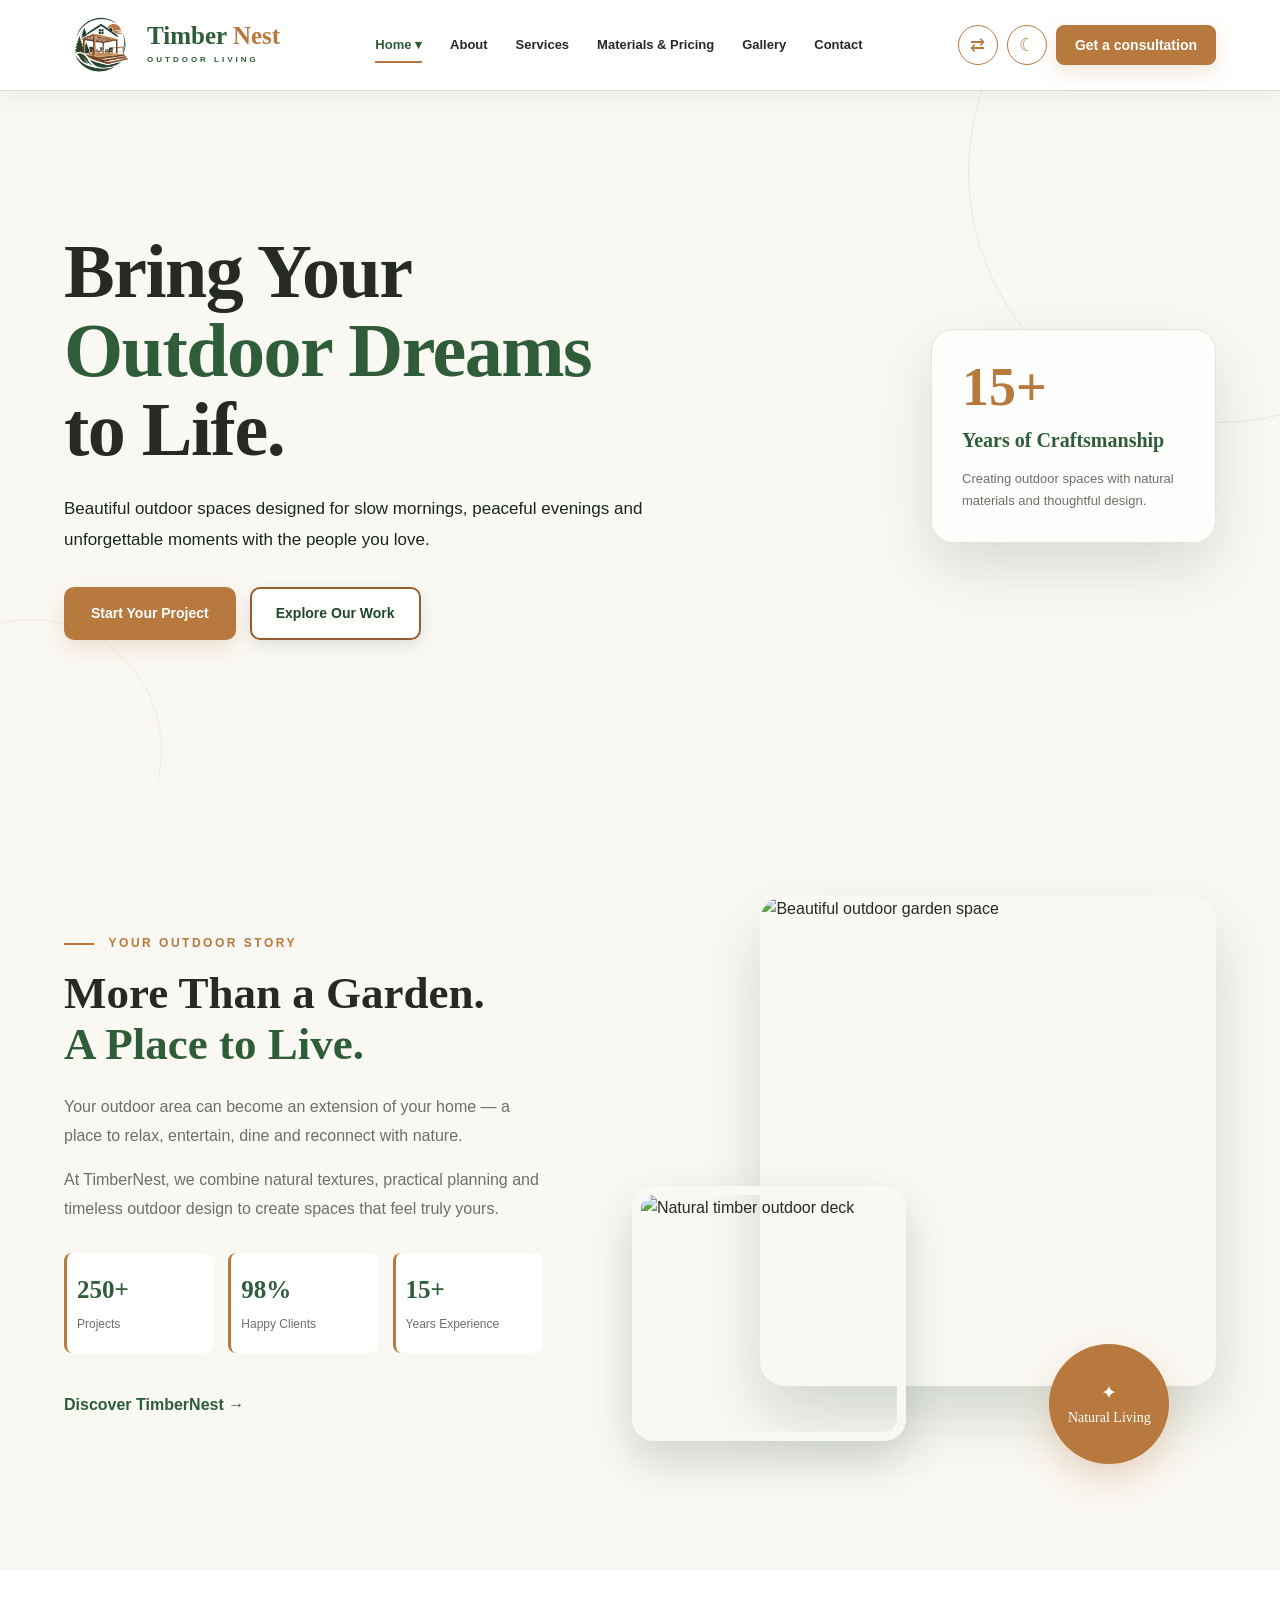
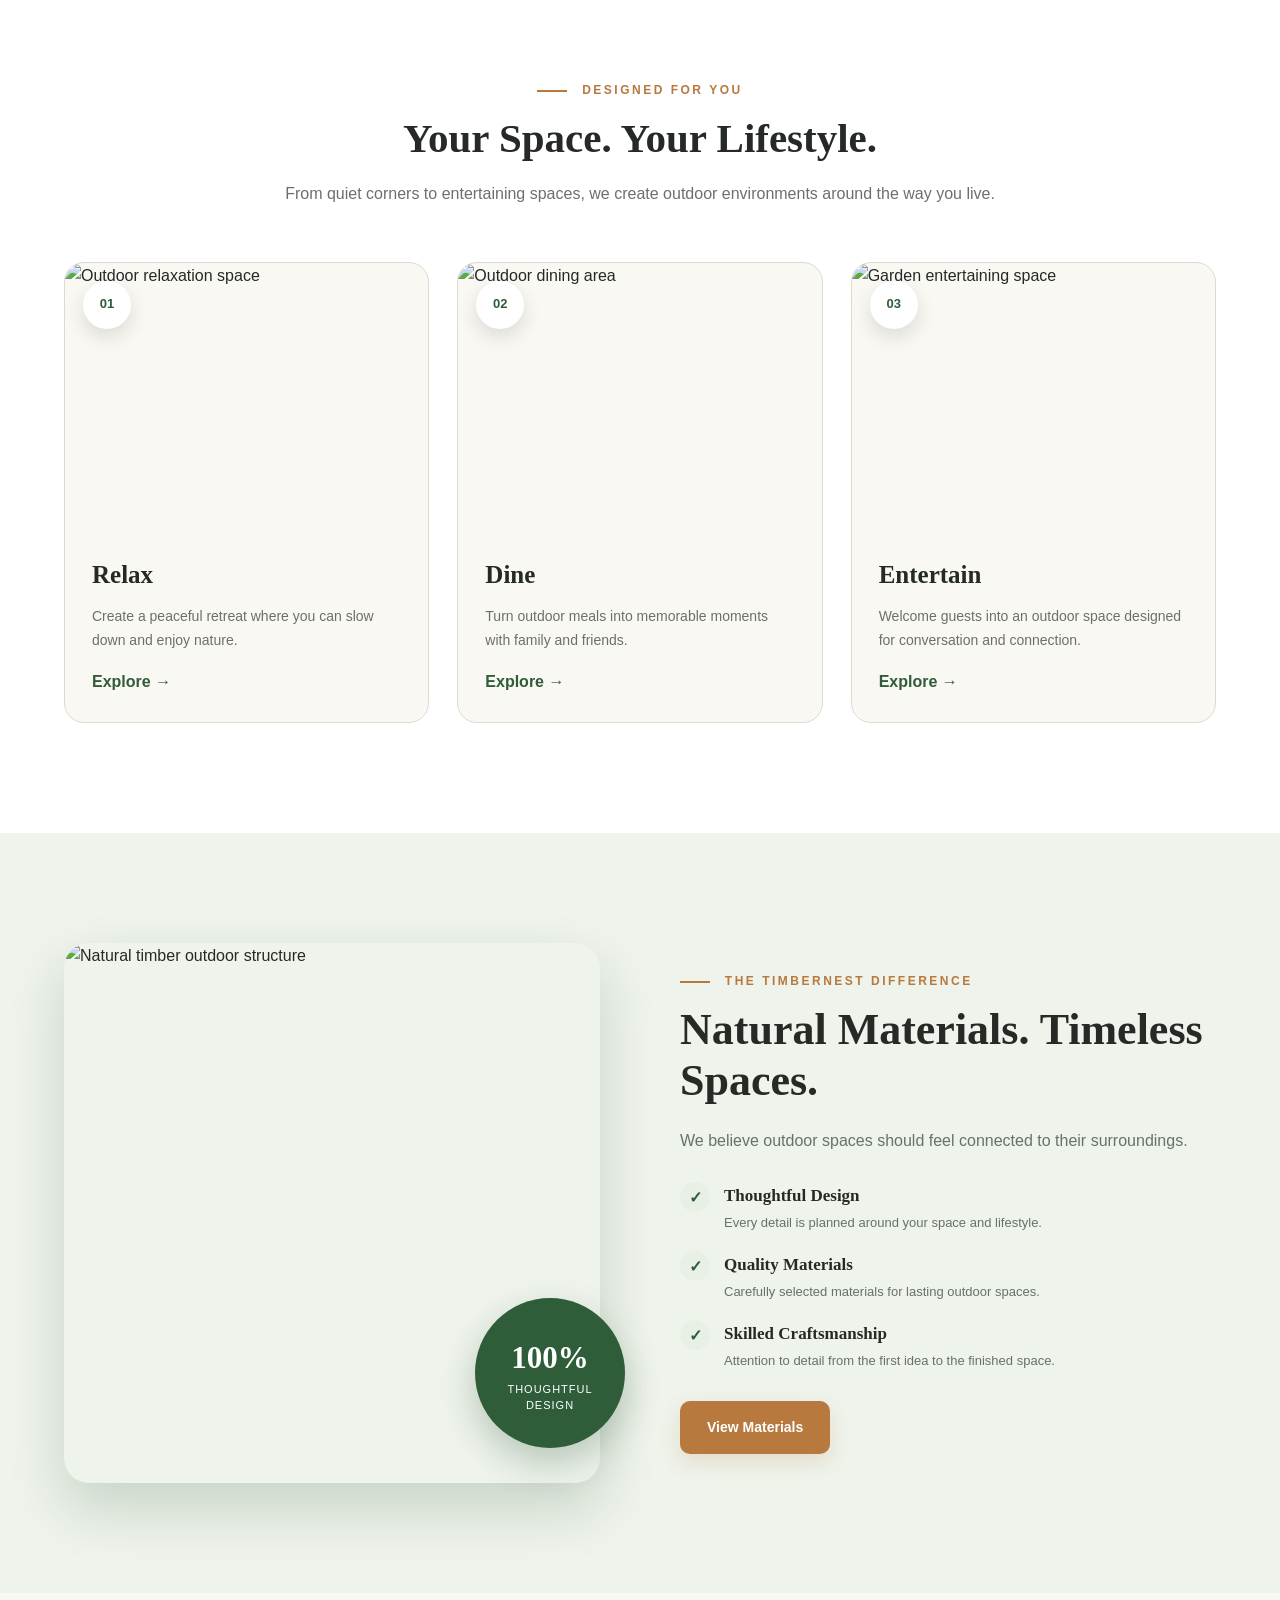
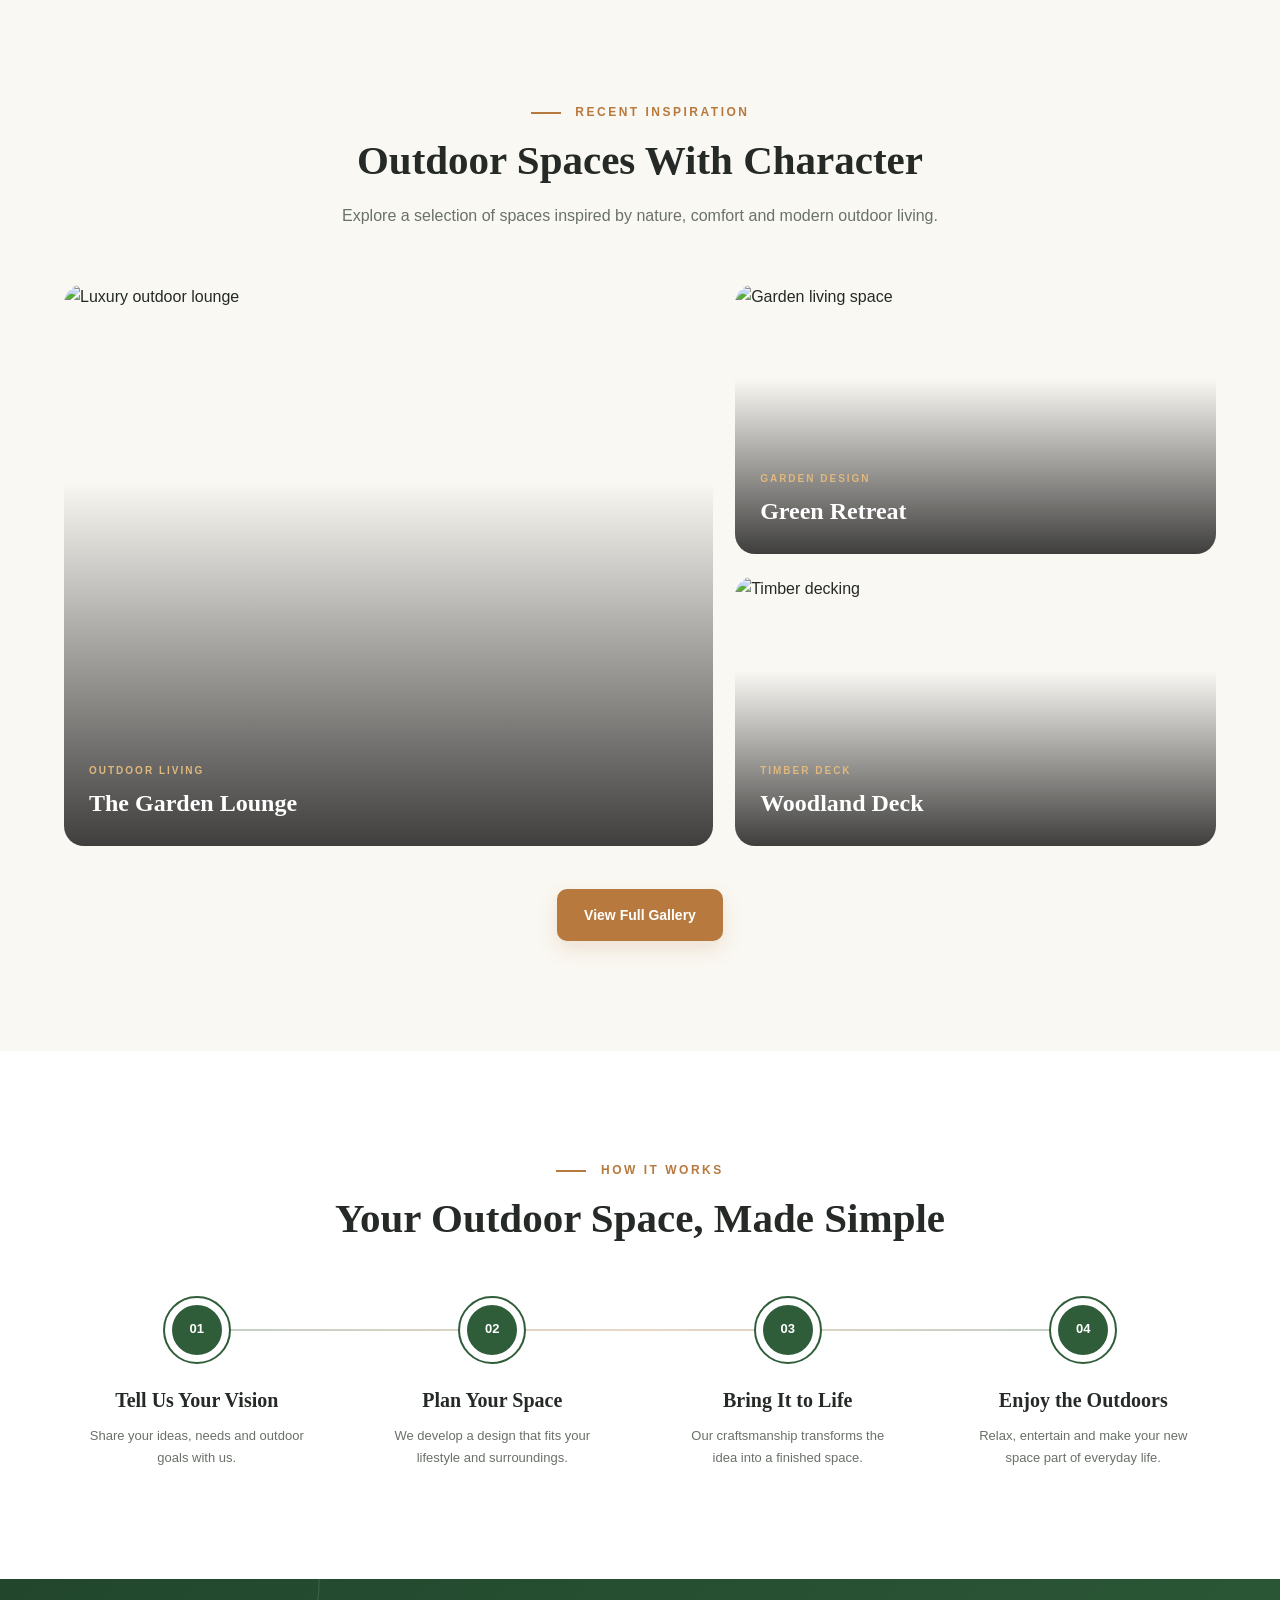
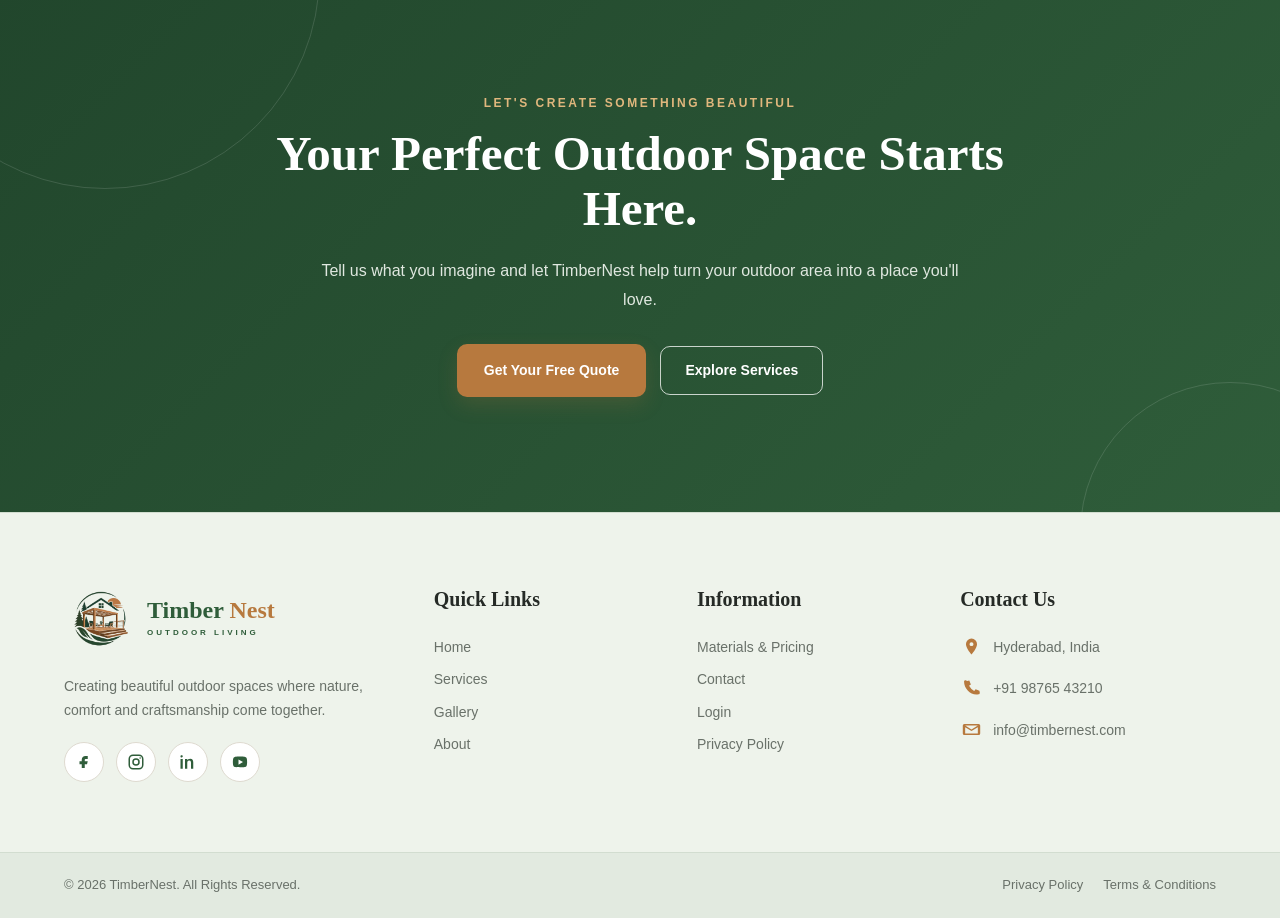
==== home2.html @ 49c71697 "Add files via upload" ====
<!DOCTYPE html>
<html lang="en" dir="ltr">

<head>

    <meta charset="UTF-8">

    <meta name="viewport"
          content="width=device-width, initial-scale=1.0">

    <title>TimberNest | Outdoor Living - Home 2</title>

    <link rel="icon"
          type="image/png"
          href="favicon.png">

    <link rel="stylesheet"
          href="style.css">

    <link rel="stylesheet"
          href="home2.css">

</head>


<body>


<!-- =====================================================
     HEADER
===================================================== -->

<header class="site-header">

    <div class="site-container header-container">


        <!-- LOGO -->

        <a href="index.html" class="brand">

            <img src="logo.png"
                 alt="TimberNest Logo">

            <div class="brand-text">

                <div class="brand-name">

                    <span class="timber">Timber</span>
                    <span class="nest">Nest</span>

                </div>

                <div class="brand-tagline">
                    OUTDOOR LIVING
                </div>

            </div>

        </a>


        <!-- NAVIGATION -->

        <nav class="main-nav">

            <div class="home-dropdown">

                <a href="index.html" class="active">
                    Home ▾
                </a>

                <div class="home-dropdown-menu">

                    <a href="index.html">
                        Home 1
                    </a>

                    <a href="home2.html">
                        Home 2
                    </a>

                </div>

            </div>


            <a href="About.html">
                About
            </a>


            <a href="services.html">
                Services
            </a>


            <a href="materials.html">
                Materials & Pricing
            </a>


            <a href="gallery.html">
                Gallery
            </a>


            <a href="contact.html">
                Contact
            </a>

        </nav>


        <!-- HEADER ACTIONS -->

        <div class="header-actions">

            <button id="rtlBtn"
                    class="rtl-btn"
                    type="button"
                    title="Toggle RTL">

                ⇄

            </button>


            <button id="themeBtn"
                    class="icon-btn"
                    type="button"
                    title="Toggle Dark Mode">

                ☾

            </button>


            <a href="consultation.html"
               class="consultation-btn">

                Get a consultation

            </a>


            <button class="mobile-menu-btn"
                    id="mobileMenuBtn"
                    type="button"
                    aria-label="Open Menu"
                    aria-expanded="false">

                ☰

            </button>

        </div>

    </div>

</header>



<!-- =====================================================
     HOME 2 HERO
===================================================== -->

<section class="home2-hero">

    <div class="home2-hero-overlay"></div>

    <div class="site-container home2-hero-container">


        <div class="home2-hero-content">

            <h1>
                Bring Your
                <span>Outdoor Dreams</span>
                to Life.
            </h1>


            <p>
                Beautiful outdoor spaces designed for
                slow mornings, peaceful evenings and
                unforgettable moments with the people
                you love.
            </p>


            <div class="home2-hero-buttons">

                <a href="contact.html"
                   class="cta-primary">

                    Start Your Project

                </a>


                <a href="gallery.html"
                   class="hero-outline-btn">

                    Explore Our Work

                </a>

            </div>

        </div>


        <div class="home2-hero-card">

            <div class="home2-hero-card-number">
                15+
            </div>

            <div class="home2-hero-card-title">
                Years of Craftsmanship
            </div>

            <p>
                Creating outdoor spaces with
                natural materials and thoughtful design.
            </p>

        </div>

    </div>

</section>



<!-- =====================================================
     INTRODUCTION
===================================================== -->

<section class="home2-intro">

    <div class="site-container home2-intro-grid">


        <div class="home2-intro-content">

            <div class="section-label">
                YOUR OUTDOOR STORY
            </div>


            <h2>
                More Than a Garden.
                <span>A Place to Live.</span>
            </h2>


            <p>
                Your outdoor area can become an extension
                of your home — a place to relax, entertain,
                dine and reconnect with nature.
            </p>


            <p>
                At TimberNest, we combine natural textures,
                practical planning and timeless outdoor
                design to create spaces that feel truly yours.
            </p>


            <div class="home2-stat-row">

                <div class="home2-stat">

                    <strong>250+</strong>

                    <span>
                        Projects
                    </span>

                </div>


                <div class="home2-stat">

                    <strong>98%</strong>

                    <span>
                        Happy Clients
                    </span>

                </div>


                <div class="home2-stat">

                    <strong>15+</strong>

                    <span>
                        Years Experience
                    </span>

                </div>

            </div>


            <a href="about.html"
               class="text-link">

                Discover TimberNest →

            </a>

        </div>


        <div class="home2-intro-images">

            <div class="home2-main-image">

                <img src="https://images.unsplash.com/photo-1600210492486-724fe5c67fb0?auto=format&fit=crop&w=1000&q=80"
                     alt="Beautiful outdoor garden space">

            </div>


            <div class="home2-small-image">

                <img src="https://images.unsplash.com/photo-1598902108854-10e335adac99?auto=format&fit=crop&w=700&q=80"
                     alt="Natural timber outdoor deck">

            </div>


            <div class="home2-image-badge">

                <span>✦</span>

                Natural
                Living

            </div>

        </div>

    </div>

</section>



<!-- =====================================================
     EXPERIENCE CARDS
===================================================== -->

<section class="home2-experience">

    <div class="site-container">


        <div class="section-heading">

            <div class="section-label">
                DESIGNED FOR YOU
            </div>


            <h2>
                Your Space.
                Your Lifestyle.
            </h2>


            <p>
                From quiet corners to entertaining spaces,
                we create outdoor environments around
                the way you live.
            </p>

        </div>


        <div class="home2-experience-grid">


            <div class="home2-experience-card">

                <div class="home2-card-image">

                    <img src="https://media.istockphoto.com/id/181132871/photo/deck-and-pergola.webp?a=1&b=1&s=612x612&w=0&k=20&c=Vi6BlMTkXCaW49R2S-ULtDOnNf-vEHu5mCUIz-zjb1Q="
                         alt="Outdoor relaxation space">

                    <span class="home2-card-number">
                        01
                    </span>

                </div>


                <div class="home2-card-content">

                    <h3>
                        Relax
                    </h3>

                    <p>
                        Create a peaceful retreat where
                        you can slow down and enjoy nature.
                    </p>

                    <a href="services.html"
                       class="text-link">

                        Explore →

                    </a>

                </div>

            </div>



            <div class="home2-experience-card">

                <div class="home2-card-image">

                    <img src="https://plus.unsplash.com/premium_photo-1733514433477-efaba0aea573?w=600&auto=format&fit=crop&q=60&ixlib=rb-4.1.0&ixid=M3wxMjA3fDB8MHxzZWFyY2h8MXx8b3V0ZG9vciUyMGRlY2slMjBkaW5lfGVufDB8fDB8fHww"
                         alt="Outdoor dining area">

                    <span class="home2-card-number">
                        02
                    </span>

                </div>


                <div class="home2-card-content">

                    <h3>
                        Dine
                    </h3>

                    <p>
                        Turn outdoor meals into memorable
                        moments with family and friends.
                    </p>

                    <a href="services.html"
                       class="text-link">

                        Explore →

                    </a>

                </div>

            </div>



            <div class="home2-experience-card">

                <div class="home2-card-image">

                    <img src="https://media.istockphoto.com/id/2189091098/photo/modern-contemporary-loft-style-house-with-green-lawn-3d-render.webp?a=1&b=1&s=612x612&w=0&k=20&c=V6RrvnjG72cjIofoYkFwEprRsb4Cuj9TwbTuSszgSLI="
                         alt="Garden entertaining space">

                    <span class="home2-card-number">
                        03
                    </span>

                </div>


                <div class="home2-card-content">

                    <h3>
                        Entertain
                    </h3>

                    <p>
                        Welcome guests into an outdoor space
                        designed for conversation and connection.
                    </p>

                    <a href="services.html"
                       class="text-link">

                        Explore →

                    </a>

                </div>

            </div>

        </div>

    </div>

</section>



<!-- =====================================================
     FEATURE SECTION
===================================================== -->

<section class="home2-feature">

    <div class="site-container home2-feature-grid">


        <div class="home2-feature-image">

            <img src="https://images.unsplash.com/photo-1600210492090-a159ffa3aeaf?w=600&auto=format&fit=crop&q=60&ixlib=rb-4.1.0&ixid=M3wxMjA3fDB8MHxzZWFyY2h8OHx8b3V0ZG9vciUyMGxpdmluZ3xlbnwwfHwwfHx8MA%3D%3D"
                 alt="Natural timber outdoor structure">

            <div class="home2-feature-badge">

                <strong>100%</strong>

                <span>
                    Thoughtful
                    Design
                </span>

            </div>

        </div>


        <div class="home2-feature-content">

            <div class="section-label">
                THE TIMBERNEST DIFFERENCE
            </div>


            <h2>
                Natural Materials.
                Timeless Spaces.
            </h2>


            <p>
                We believe outdoor spaces should feel
                connected to their surroundings.
            </p>


            <div class="home2-check-list">

                <div class="home2-check">

                    <span>✓</span>

                    <div>

                        <strong>
                            Thoughtful Design
                        </strong>

                        <p>
                            Every detail is planned around
                            your space and lifestyle.
                        </p>

                    </div>

                </div>


                <div class="home2-check">

                    <span>✓</span>

                    <div>

                        <strong>
                            Quality Materials
                        </strong>

                        <p>
                            Carefully selected materials
                            for lasting outdoor spaces.
                        </p>

                    </div>

                </div>


                <div class="home2-check">

                    <span>✓</span>

                    <div>

                        <strong>
                            Skilled Craftsmanship
                        </strong>

                        <p>
                            Attention to detail from the
                            first idea to the finished space.
                        </p>

                    </div>

                </div>

            </div>


            <a href="materials.html"
               class="cta-primary">

                View Materials

            </a>

        </div>

    </div>

</section>



<!-- =====================================================
     PROJECT SHOWCASE
===================================================== -->

<section class="home2-projects">

    <div class="site-container">


        <div class="section-heading">

            <div class="section-label">
                RECENT INSPIRATION
            </div>


            <h2>
                Outdoor Spaces
                With Character
            </h2>


            <p>
                Explore a selection of spaces inspired by
                nature, comfort and modern outdoor living.
            </p>

        </div>


        <div class="home2-project-grid">


            <!-- PROJECT 1 -->

            <div class="home2-project large">

                <img src="https://images.unsplash.com/photo-1600607687939-ce8a6c25118c?auto=format&fit=crop&w=1200&q=85"
                     alt="Luxury outdoor lounge">

                <div class="home2-project-overlay">

                    <span>
                        OUTDOOR LIVING
                    </span>

                    <h3>
                        The Garden Lounge
                    </h3>

                </div>

            </div>


            <!-- PROJECT 2 -->

            <div class="home2-project">

                <img src="https://images.unsplash.com/photo-1629079448105-35ab3e5152d4?w=600&auto=format&fit=crop&q=60&ixlib=rb-4.1.0&ixid=M3wxMjA3fDB8MHxzZWFyY2h8M3x8b3V0ZG9vciUyMGRlY2slMjBlbnRlcnRhaW58ZW58MHx8MHx8fDA%3D"
                     alt="Garden living space">

                <div class="home2-project-overlay">

                    <span>
                        GARDEN DESIGN
                    </span>

                    <h3>
                        Green Retreat
                    </h3>

                </div>

            </div>


            <!-- PROJECT 3 -->

            <div class="home2-project">

                <img src="https://media.istockphoto.com/id/1406170042/photo/rocking-chair-on-the-pavement-under-the-trees-in-the-square-wooden-deck-chairs-made-of.webp?a=1&b=1&s=612x612&w=0&k=20&c=-OS7Tl1pC9XCoOHQvzXHo3FS0wdooODVdBQD4RWW2yY="
                     alt="Timber decking">

                <div class="home2-project-overlay">

                    <span>
                        TIMBER DECK
                    </span>

                    <h3>
                        Woodland Deck
                    </h3>

                </div>

            </div>

        </div>


        <div class="center-button">

            <a href="gallery.html"
               class="cta-primary">

                View Full Gallery

            </a>

        </div>

    </div>

</section>



<!-- =====================================================
     PROCESS
===================================================== -->

<section class="home2-process">

    <div class="site-container">


        <div class="section-heading">

            <div class="section-label">
                HOW IT WORKS
            </div>


            <h2>
                Your Outdoor Space,
                Made Simple
            </h2>

        </div>


        <div class="home2-process-line">


            <div class="home2-process-item">

                <div class="home2-process-circle">
                    01
                </div>

                <h3>
                    Tell Us Your Vision
                </h3>

                <p>
                    Share your ideas, needs and
                    outdoor goals with us.
                </p>

            </div>


            <div class="home2-process-item">

                <div class="home2-process-circle">
                    02
                </div>

                <h3>
                    Plan Your Space
                </h3>

                <p>
                    We develop a design that fits
                    your lifestyle and surroundings.
                </p>

            </div>


            <div class="home2-process-item">

                <div class="home2-process-circle">
                    03
                </div>

                <h3>
                    Bring It to Life
                </h3>

                <p>
                    Our craftsmanship transforms
                    the idea into a finished space.
                </p>

            </div>


            <div class="home2-process-item">

                <div class="home2-process-circle">
                    04
                </div>

                <h3>
                    Enjoy the Outdoors
                </h3>

                <p>
                    Relax, entertain and make
                    your new space part of everyday life.
                </p>

            </div>

        </div>

    </div>

</section>



<!-- =====================================================
     FINAL CTA
===================================================== -->

<section class="home2-final-cta">

    <div class="home2-cta-decoration home2-cta-decoration-one"></div>

    <div class="home2-cta-decoration home2-cta-decoration-two"></div>


    <div class="site-container home2-cta-container">

        <div class="home2-cta-content">

            <div class="cta-label">
                LET'S CREATE SOMETHING BEAUTIFUL
            </div>


            <h2>
                Your Perfect Outdoor
                Space Starts Here.
            </h2>


            <p>
                Tell us what you imagine and let
                TimberNest help turn your outdoor area
                into a place you'll love.
            </p>


            <div class="cta-buttons">

                <a href="contact.html"
                   class="cta-primary">

                    Get Your Free Quote

                </a>


                <a href="services.html"
                   class="cta-secondary">

                    Explore Services

                </a>

            </div>

        </div>

    </div>

</section>



<!-- =====================================================
     FOOTER
===================================================== -->

<footer class="site-footer">

    <div class="site-container footer-container">


        <!-- FOOTER BRAND -->

        <div class="footer-brand">

            <a href="index.html"
               class="footer-logo">

                <img src="logo.png"
                     alt="TimberNest Logo">


                <div class="footer-logo-text">

                    <div class="footer-brand-name">

                        <span class="timber">
                            Timber
                        </span>

                        <span class="nest">
                            Nest
                        </span>

                    </div>


                    <div class="footer-tagline">
                        OUTDOOR LIVING
                    </div>

                </div>

            </a>


            <p class="footer-description">

                Creating beautiful outdoor spaces where
                nature, comfort and craftsmanship come together.

            </p>


            <!-- SOCIAL ICONS -->

            <div class="social-links">

                <a href="#"
                   class="social-icon"
                   title="Facebook"
                   aria-label="Facebook">

                    <svg viewBox="0 0 24 24"
                         aria-hidden="true">

                        <path d="M14 8h3V4h-3c-3 0-5 2-5 5v2H6v4h3v5h4v-5h3l1-4h-4V9c0-.7.3-1 1-1z"></path>

                    </svg>

                </a>


                <a href="#"
                   class="social-icon"
                   title="Instagram"
                   aria-label="Instagram">

                    <svg viewBox="0 0 24 24"
                         aria-hidden="true">

                        <rect x="3" y="3"
                              width="18"
                              height="18"
                              rx="5"
                              fill="none"
                              stroke="currentColor"
                              stroke-width="2"></rect>

                        <circle cx="12"
                                cy="12"
                                r="4"
                                fill="none"
                                stroke="currentColor"
                                stroke-width="2"></circle>

                        <circle cx="17.5"
                                cy="6.5"
                                r="1"
                                fill="currentColor"></circle>

                    </svg>

                </a>


                <a href="#"
                   class="social-icon"
                   title="LinkedIn"
                   aria-label="LinkedIn">

                    <svg viewBox="0 0 24 24"
                         aria-hidden="true">

                        <path d="M5 8H2V21H5V8zM3.5 3C2.4 3 2 3.8 2 4.6S2.4 6 3.5 6 5 5.2 5 4.4 4.6 3 3.5 3zM8 8h3v1.8h.1C11.5 8.7 12.7 7.5 15 7.5c3 0 4 2 4 5.2V21h-3v-7.3c0-1.7 0-3.8-2.3-3.8-2.3 0-2.7 1.8-2.7 3.7V21H8V8z"></path>

                    </svg>

                </a>


                <a href="#"
                   class="social-icon"
                   title="YouTube"
                   aria-label="YouTube">

                    <svg viewBox="0 0 24 24"
                         aria-hidden="true">

                        <path d="M21 7.2a2.8 2.8 0 0 0-2-2C17.3 4.7 12 4.7 12 4.7s-5.3 0-7 .5a2.8 2.8 0 0 0-2 2C2.5 8.9 2.5 12 2.5 12s0 3.1.5 4.8a2.8 2.8 0 0 0 2 2c1.7.5 7 .5 7 .5s5.3 0 7-.5a2.8 2.8 0 0 0 2-2c.5-1.7.5-4.8.5-4.8s0-3.1-.5-4.8zM10 15.5v-7l6 3.5-6 3.5z"></path>

                    </svg>

                </a>

            </div>

        </div>



        <!-- QUICK LINKS -->

        <div class="footer-column">

            <h3>
                Quick Links
            </h3>

            <a href="index.html">
                Home
            </a>

            <a href="services.html">
                Services
            </a>

            <a href="gallery.html">
                Gallery
            </a>

            <a href="about.html">
                About
            </a>

        </div>



        <!-- INFORMATION -->

        <div class="footer-column">

            <h3>
                Information
            </h3>

            <a href="materials.html">
                Materials &amp; Pricing
            </a>

            <a href="contact.html">
                Contact
            </a>

            <a href="login.html">
                Login
            </a>

            <a href="#">
                Privacy Policy
            </a>

        </div>



        <!-- CONTACT -->

        <div class="footer-contact">

            <h3>
                Contact Us
            </h3>


            <div class="contact-item">

                <span class="contact-icon">

                    <svg viewBox="0 0 24 24"
                         aria-hidden="true">

                        <path d="M12 2a7 7 0 0 0-7 7c0 5.2 7 13 7 13s7-7.8 7-13a7 7 0 0 0-7-7zm0 9.5a2.5 2.5 0 1 1 0-5 2.5 2.5 0 0 1 0 5z"></path>

                    </svg>

                </span>

                <span>
                    Hyderabad, India
                </span>

            </div>


            <div class="contact-item">

                <span class="contact-icon">

                    <svg viewBox="0 0 24 24"
                         aria-hidden="true">

                        <path d="M6.6 2.5L9.2 2l2 4.8-2.3 1.8a15.8 15.8 0 0 0 6.5 6.5l1.8-2.3 4.8 2 .5 2.6c.2 1-.6 2-1.6 2C11.5 21.4 2.6 12.5 2.6 3.1c0-1 .9-1.8 2-1.6l2 .9z"></path>

                    </svg>

                </span>

                <span>
                    +91 98765 43210
                </span>

            </div>


            <div class="contact-item">

                <span class="contact-icon">

                    <svg viewBox="0 0 24 24"
                         aria-hidden="true">

                        <path d="M3 5h18a2 2 0 0 1 2 2v10a2 2 0 0 1-2 2H3a2 2 0 0 1-2-2V7a2 2 0 0 1 2-2zm9 7l8-5H4l8 5zm0 2L4 9v8h16V9l-8 5z"></path>

                    </svg>

                </span>

                <span>
                    info@timbernest.com
                </span>

            </div>

        </div>

    </div>



    <!-- FOOTER BOTTOM -->

    <div class="footer-bottom">

        <div class="site-container footer-bottom-container">

            <p>
                © 2026 TimberNest. All Rights Reserved.
            </p>


            <div class="footer-bottom-links">

                <a href="#">
                    Privacy Policy
                </a>

                <a href="#">
                    Terms &amp; Conditions
                </a>

            </div>

        </div>

    </div>

</footer>



<!-- =====================================================
     JAVASCRIPT
===================================================== -->

<script>

    /* DARK MODE */

    const themeBtn =
        document.getElementById("themeBtn");

    themeBtn.addEventListener("click", function () {

        document.body.classList.toggle("dark-mode");

        if (
            document.body.classList.contains("dark-mode")
        ) {

            themeBtn.textContent = "☀";

        } else {

            themeBtn.textContent = "☾";

        }

    });



    /* RTL */

    const rtlBtn =
        document.getElementById("rtlBtn");

    rtlBtn.addEventListener("click", function () {

        const currentDirection =
            document.documentElement.getAttribute("dir");

        if (currentDirection === "rtl") {

            document.documentElement.setAttribute(
                "dir",
                "ltr"
            );

        } else {

            document.documentElement.setAttribute(
                "dir",
                "rtl"
            );

        }

    });



    /* MOBILE MENU */

    const mobileMenuBtn =
        document.getElementById("mobileMenuBtn");

    const mainNav =
        document.querySelector(".main-nav");


    mobileMenuBtn.addEventListener("click", function () {

        mainNav.classList.toggle("mobile-open");

        const isOpen =
            mainNav.classList.contains("mobile-open");

        mobileMenuBtn.setAttribute(
            "aria-expanded",
            isOpen
        );

    });

    </script>

<script src="script.js"></script>


</body>
</html>
---- style.css ----
/* =========================================================
   TIMBERNEST | OUTDOOR LIVING
   COMPLETE WEBSITE CSS
========================================================= */

:root {
    --primary: #2F5D3A;
    --primary-dark: #21462C;
    --primary-light: #E8F0E6;

    --secondary: #B7793E;
    --secondary-dark: #945D2D;
    --secondary-light: #F3E5D7;

    --white: #FFFFFF;

    --background: #FAF8F3;
    --surface: #FFFFFF;
    --surface-soft: #F2F5EF;

    --text: #252A26;
    --muted: #697169;

    --border: #DEDAD0;
    --soft-border: #ECE8DF;

    --footer: #EEF3EB;
    --footer-bottom: #E2EAE0;
    --footer-border: #D2DDD0;

    --dark-background: #111711;
    --dark-surface: #243026;
    --dark-card: #202920;
    --dark-border: #354036;

    --dark-text: #F5F3ED;
    --dark-muted: #B8C0B8;

    --dark-footer: #243026;
    --dark-footer-bottom: #182019;

    --container-width: 1200px;
    --header-height: 90px;

    --small-radius: 10px;
    --medium-radius: 17px;
    --large-radius: 24px;

    --transition: 0.3s ease;
}


/* =========================================================
   RESET
========================================================= */

* {
    margin: 0;
    padding: 0;
    box-sizing: border-box;
}

html {
    scroll-behavior: smooth;
}

body {
    font-family: Arial, sans-serif;
    background: var(--background);
    color: var(--text);
    line-height: 1.6;
    overflow-x: hidden;
    transition: background 0.4s ease, color 0.4s ease;
}

img {
    max-width: 100%;
    display: block;
}

a {
    text-decoration: none;
    color: inherit;
}

button {
    font-family: inherit;
}


/* =========================================================
   CONTAINER
========================================================= */

.site-container {
    width: 90%;
    max-width: var(--container-width);
    margin: 0 auto;
}


/* =========================================================
   HEADER
========================================================= */

.site-header {
    position: sticky;
    top: 0;
    z-index: 1000;

    background: rgba(255, 255, 255, 0.96);

    border-bottom: 1px solid var(--border);

    box-shadow: 0 5px 25px rgba(33, 70, 44, 0.07);

    backdrop-filter: blur(12px);

    transition:
        background 0.4s ease,
        border-color 0.4s ease,
        box-shadow 0.4s ease;
}

.header-container {
    min-height: var(--header-height);

    display: flex;
    align-items: center;
    justify-content: space-between;

    gap: 25px;

    position: relative;
}


/* =========================================================
   BRAND
========================================================= */

.brand {
    display: flex;
    align-items: center;
    gap: 11px;
    flex-shrink: 0;
}

.brand > img {
    width: 72px;
    height: 72px;
    object-fit: contain;

    transition: transform 0.4s ease;
}

.brand:hover > img {
    transform: scale(1.07) rotate(-3deg);
}

.brand-text {
    display: flex;
    flex-direction: column;
}

.brand-name {
    font-family: Georgia, serif;
    font-size: 25px;
    font-weight: bold;
    line-height: 1.05;
}


/* =========================================================
   LOGO COLORS
========================================================= */

.brand-name .timber,
.footer-brand-name .timber {
    color: #2F5D3A;
}

.brand-name .nest,
.footer-brand-name .nest {
    color: #B7793E;
}


/* =========================================================
   TAGLINES
========================================================= */

.brand-tagline,
.footer-tagline {
    margin-top: 4px;

    color: #2F5D3A;

    font-size: 8px;

    letter-spacing: 3px;

    font-weight: bold;
}


/* =========================================================
   DESKTOP NAVIGATION
========================================================= */

.main-nav {
    display: flex;
    align-items: center;
    justify-content: center;

    gap: 28px;

    flex: 1;

    min-width: 0;
}

.main-nav > ul {
    display: flex;
    align-items: center;
    justify-content: center;

    gap: 28px;

    margin: 0;
    padding: 0;

    list-style: none;
}

.main-nav > ul > li {
    position: relative;
    list-style: none;
}

.main-nav a {
    position: relative;

    display: inline-block;

    padding: 8px 0;

    color: var(--text);

    font-size: 13px;
    font-weight: 600;

    white-space: nowrap;

    transition: color 0.3s ease;
}

.main-nav a::after {
    content: "";

    position: absolute;

    left: 50%;
    right: 50%;

    bottom: 0;

    height: 2px;

    background: var(--secondary);

    transition:
        left 0.3s ease,
        right 0.3s ease;
}

.main-nav a:hover {
    color: var(--primary);
}

.main-nav a:hover::after,
.main-nav a.active::after {
    left: 0;
    right: 0;
}

.main-nav a.active {
    color: var(--primary);
}


/* =========================================================
   HOME DROPDOWN
========================================================= */

.home-dropdown {
    position: relative;
}

.home-dropdown-menu {
    position: absolute;

    top: calc(100% + 12px);
    left: 0;

    min-width: 170px;

    padding: 9px;

    background: var(--surface);

    border: 1px solid var(--border);

    border-radius: var(--small-radius);

    box-shadow: 0 20px 45px rgba(0, 0, 0, 0.13);

    opacity: 0;
    visibility: hidden;

    transform: translateY(12px);

    transition:
        opacity 0.3s ease,
        visibility 0.3s ease,
        transform 0.3s ease;

    z-index: 1100;
}

.home-dropdown:hover .home-dropdown-menu {
    opacity: 1;
    visibility: visible;
    transform: translateY(0);
}

.home-dropdown-menu a {
    display: block;

    padding: 10px 13px;

    border-radius: 7px;

    font-size: 13px;
}

.home-dropdown-menu a::after {
    display: none;
}

.home-dropdown-menu a:hover {
    background: var(--primary-light);
    color: var(--primary);
}


/* =========================================================
   HEADER ACTIONS
========================================================= */

.header-actions {
    display: flex;
    align-items: center;
    gap: 9px;
    flex-shrink: 0;
}


/* =========================================================
   MOBILE MENU BUTTON
========================================================= */

.mobile-menu-btn {
    display: none;

    width: 40px;
    height: 40px;

    min-width: 40px;
    min-height: 40px;

    align-items: center;
    justify-content: center;

    border: 1px solid #B7793E;

    border-radius: 8px;

    background: var(--surface);

    color: #B7793E;

    font-size: 22px;

    line-height: 1;

    cursor: pointer;

    transition:
        background 0.3s ease,
        color 0.3s ease,
        border-color 0.3s ease,
        transform 0.3s ease;
}

.mobile-menu-btn:hover {
    background: #B7793E;
    color: #FFFFFF;
    border-color: #B7793E;
}

.mobile-menu-btn:active {
    transform: scale(0.95);
}


/* =========================================================
   RTL + THEME BUTTONS
========================================================= */

.rtl-btn,
.icon-btn {
    width: 40px;
    height: 40px;

    min-width: 40px;
    min-height: 40px;

    padding: 0;

    border-radius: 50%;

    border: 1px solid #B7793E;

    background: var(--surface);

    color: #B7793E;

    display: inline-flex;

    align-items: center;
    justify-content: center;

    font-size: 18px;

    cursor: pointer;

    transition:
        background 0.3s ease,
        color 0.3s ease,
        border-color 0.3s ease,
        transform 0.3s ease,
        box-shadow 0.3s ease;
}

.rtl-btn:hover,
.icon-btn:hover {
    background: #B7793E;

    color: #FFFFFF;

    border-color: #B7793E;

    transform: translateY(-3px) rotate(4deg);

    box-shadow: 0 9px 20px rgba(183, 121, 62, 0.22);
}


/* =========================================================
   GET A CONSULTATION
========================================================= */

.consultation-btn {
    position: relative;

    overflow: hidden;

    min-width: 150px;
    height: 40px;

    padding: 0 18px;

    display: inline-flex;

    align-items: center;
    justify-content: center;

    background: #B7793E;

    color: #FFFFFF;

    border: 1px solid #B7793E;

    border-radius: 8px;

    font-size: 14px;
    font-weight: 600;

    box-shadow: 0 8px 20px rgba(183, 121, 62, 0.18);

    transition:
        background 0.3s ease,
        border-color 0.3s ease,
        color 0.3s ease,
        transform 0.3s ease,
        box-shadow 0.3s ease;
}

.consultation-btn::after {
    content: "";

    position: absolute;

    top: 0;
    left: -100%;

    width: 60%;
    height: 100%;

    background:
        linear-gradient(
            90deg,
            transparent,
            rgba(255, 255, 255, 0.25),
            transparent
        );

    transform: skewX(-20deg);

    transition: left 0.6s ease;

    pointer-events: none;
}

.consultation-btn:hover::after {
    left: 140%;
}

.consultation-btn:hover {
    background: #945D2D;
    border-color: #945D2D;
    color: #FFFFFF;

    transform: translateY(-4px);

    box-shadow: 0 13px 28px rgba(183, 121, 62, 0.27);
}


/* =========================================================
   HERO
========================================================= */

.hero {
    position: relative;

    padding: 45px 0 80px;

    overflow: hidden;

    background:
        linear-gradient(
            120deg,
            #FAF8F3 0%,
            #F1F5EF 60%,
            #E5EEE1 100%
        );
}

.hero::before {
    content: "";

    position: absolute;

    width: 350px;
    height: 350px;

    border-radius: 50%;

    background: rgba(183, 121, 62, 0.08);

    top: -170px;
    right: -80px;

    animation: heroCircle 8s ease-in-out infinite;
}

.hero::after {
    content: "";

    position: absolute;

    width: 170px;
    height: 170px;

    border-radius: 50%;

    border: 1px solid rgba(47, 93, 58, 0.12);

    bottom: -80px;
    left: -40px;

    animation: heroCircle 10s ease-in-out infinite reverse;
}

@keyframes heroCircle {
    0%, 100% {
        transform: translate(0, 0);
    }

    50% {
        transform: translate(-20px, 18px);
    }
}

.hero-container {
    position: relative;

    z-index: 2;

    display: grid;

    grid-template-columns: 1fr 1fr;

    align-items: center;

    gap: 65px;
}

.hero-content {
    max-width: 600px;

    animation: heroText 1s ease forwards;
}

@keyframes heroText {
    from {
        opacity: 0;
        transform: translateX(-55px);
    }

    to {
        opacity: 1;
        transform: translateX(0);
    }
}

.hero-label,
.section-label,
.cta-label {
    color: var(--secondary);

    font-size: 12px;

    font-weight: bold;

    letter-spacing: 2.5px;

    margin-bottom: 14px;
}

.hero-label::before,
.section-label::before {
    content: "";

    display: inline-block;

    width: 30px;
    height: 2px;

    margin-right: 9px;

    vertical-align: middle;

    background: var(--secondary);
}

.hero h1 {
    font-family: Georgia, serif;

    font-size: clamp(44px, 5vw, 70px);

    line-height: 1.04;

    letter-spacing: -1px;

    color: var(--text);

    margin-bottom: 24px;
}

.hero h1 span {
    display: block;
    color: var(--primary);
}

.hero p {
    max-width: 550px;

    color: var(--muted);

    font-size: 17px;

    line-height: 1.8;

    margin-bottom: 32px;
}

.hero-buttons {
    display: flex;

    align-items: center;

    gap: 14px;

    flex-wrap: wrap;
}


/* =========================================================
   HERO IMAGE
========================================================= */

.hero-image {
    position: relative;

    overflow: hidden;

    border-radius: var(--large-radius);

    box-shadow:
        0 30px 70px rgba(33, 70, 44, 0.20);

    animation:
        heroImage 1.2s ease forwards,
        floatingImage 6s ease-in-out 1.3s infinite;
}

@keyframes heroImage {
    from {
        opacity: 0;
        transform: translateX(55px) scale(0.96);
    }

    to {
        opacity: 1;
        transform: translateX(0) scale(1);
    }
}

@keyframes floatingImage {
    0%, 100% {
        transform: translateY(0);
    }

    50% {
        transform: translateY(-8px);
    }
}

.hero-image::after {
    content: "";

    position: absolute;

    inset: 0;

    border: 1px solid rgba(255, 255, 255, 0.45);

    border-radius: inherit;

    pointer-events: none;
}

.hero-image img {
    width: 100%;

    height: 520px;

    object-fit: cover;

    transition: transform 0.8s ease;
}

.hero-image:hover img {
    transform: scale(1.08);
}


/* =========================================================
   BUTTONS
========================================================= */

.cta-primary {
    position: relative;

    overflow: hidden;

    display: inline-flex;

    align-items: center;
    justify-content: center;

    padding: 13px 25px;

    border-radius: var(--small-radius);

    background: #B7793E;

    color: #FFFFFF;

    border: 1px solid #B7793E;

    font-size: 14px;

    font-weight: bold;

    box-shadow:
        0 8px 20px rgba(183, 121, 62, 0.18);

    transition:
        background 0.3s ease,
        border-color 0.3s ease,
        color 0.3s ease,
        transform 0.3s ease,
        box-shadow 0.3s ease;
}

.cta-primary::after {
    content: "";

    position: absolute;

    top: 0;
    left: -100%;

    width: 60%;
    height: 100%;

    background:
        linear-gradient(
            90deg,
            transparent,
            rgba(255, 255, 255, 0.25),
            transparent
        );

    transform: skewX(-20deg);

    transition: left 0.6s ease;

    pointer-events: none;
}

.cta-primary:hover::after {
    left: 140%;
}

.cta-primary:hover {
    background: #945D2D;

    border-color: #945D2D;

    color: #FFFFFF;

    transform: translateY(-4px);

    box-shadow:
        0 13px 28px rgba(183, 121, 62, 0.27);
}

.hero-outline-btn,
.cta-secondary {
    display: inline-flex;

    align-items: center;
    justify-content: center;

    padding: 12px 24px;

    border: 1px solid #B7793E;

    border-radius: var(--small-radius);

    background: transparent;

    color: #B7793E;

    font-size: 14px;

    font-weight: bold;

    transition:
        background 0.3s ease,
        color 0.3s ease,
        border-color 0.3s ease,
        transform 0.3s ease,
        box-shadow 0.3s ease;
}

.hero-outline-btn:hover,
.cta-secondary:hover {
    background: #B7793E;

    color: #FFFFFF;

    border-color: #B7793E;

    transform: translateY(-4px);

    box-shadow:
        0 10px 22px rgba(183, 121, 62, 0.18);
}


/* =========================================================
   INTRO
========================================================= */

.intro-section {
    padding: 110px 0;
}

.intro-container {
    display: grid;

    grid-template-columns: 1fr 1fr;

    align-items: center;

    gap: 75px;
}

.intro-image {
    position: relative;

    overflow: hidden;

    border-radius: var(--large-radius);

    box-shadow:
        0 22px 50px rgba(33, 70, 44, 0.13);
}

.intro-image img {
    width: 100%;

    height: 460px;

    object-fit: cover;

    transition: transform 0.8s ease;
}

.intro-image:hover img {
    transform: scale(1.08);
}

.intro-image::after {
    content: "";

    position: absolute;

    inset: 16px;

    border: 1px solid rgba(255, 255, 255, 0.5);

    border-radius: 18px;

    pointer-events: none;
}

.intro-content {
    max-width: 550px;
}

.intro-content h2 {
    font-family: Georgia, serif;

    font-size: 43px;

    line-height: 1.18;

    margin-bottom: 22px;
}

.intro-content p {
    color: var(--muted);

    margin-bottom: 17px;

    line-height: 1.8;
}


/* =========================================================
   TEXT LINK
========================================================= */

.text-link {
    display: inline-block;

    margin-top: 9px;

    color: var(--primary);

    font-weight: bold;

    transition:
        color 0.3s ease,
        transform 0.3s ease;
}

.text-link:hover {
    color: var(--secondary);

    transform: translateX(6px);
}


/* =========================================================
   SECTION HEADING
========================================================= */

.section-heading {
    max-width: 720px;

    margin: 0 auto 55px;

    text-align: center;
}

.section-heading h2 {
    font-family: Georgia, serif;

    font-size: 41px;

    line-height: 1.18;

    margin-bottom: 17px;
}

.section-heading p {
    color: var(--muted);

    font-size: 16px;

    line-height: 1.7;
}


/* =========================================================
   SERVICES
========================================================= */

.services-section {
    padding: 105px 0;

    background: var(--surface);
}

.services-grid {
    display: grid;

    grid-template-columns: repeat(3, 1fr);

    gap: 28px;
}

.service-card {
    position: relative;

    background: var(--background);

    border: 1px solid var(--soft-border);

    border-radius: var(--medium-radius);

    overflow: hidden;

    transition:
        transform 0.4s ease,
        box-shadow 0.4s ease,
        border-color 0.4s ease;
}

.service-card:hover {
    transform: translateY(-11px);

    border-color: rgba(47, 93, 58, 0.28);

    box-shadow:
        0 25px 50px rgba(47, 93, 58, 0.14);
}

.service-card > img {
    width: 100%;

    height: 245px;

    object-fit: cover;

    transition: transform 0.8s ease;
}

.service-card:hover > img {
    transform: scale(1.08);
}

.service-card-content {
    padding: 28px;
}

.service-card-content h3 {
    font-family: Georgia, serif;

    font-size: 23px;

    margin-bottom: 11px;
}

.service-card-content p {
    color: var(--muted);

    margin-bottom: 13px;

    font-size: 14px;

    line-height: 1.7;
}


/* =========================================================
   WHY TIMBERNEST
========================================================= */

.why-section {
    padding: 105px 0;
}

.why-grid {
    display: grid;

    grid-template-columns: repeat(4, 1fr);

    gap: 22px;
}

.why-card {
    padding: 34px 24px;

    background: var(--surface);

    border: 1px solid var(--border);

    border-radius: var(--medium-radius);

    text-align: center;

    transition:
        transform 0.4s ease,
        box-shadow 0.4s ease,
        border-color 0.4s ease;
}

.why-card:hover {
    transform: translateY(-9px);

    border-color: var(--secondary);

    box-shadow:
        0 20px 40px rgba(47, 93, 58, 0.11);
}

.why-icon {
    width: 64px;
    height: 64px;

    margin: 0 auto 20px;

    border-radius: 50%;

    display: flex;

    align-items: center;
    justify-content: center;

    background: var(--primary-light);

    color: var(--primary);

    transition:
        background 0.3s ease,
        color 0.3s ease,
        transform 0.3s ease;
}

.why-card:hover .why-icon {
    background: var(--primary);

    color: var(--white);

    transform: scale(1.1) rotate(5deg);
}

.why-icon svg {
    width: 30px;
    height: 30px;

    fill: currentColor;
}

.why-card h3 {
    font-family: Georgia, serif;

    margin-bottom: 11px;

    font-size: 20px;
}

.why-card p {
    color: var(--muted);

    font-size: 14px;

    line-height: 1.7;
}


/* =========================================================
   PROJECTS
========================================================= */

.projects-section {
    padding: 105px 0;

    background: var(--surface);
}

.projects-grid {
    display: grid;

    grid-template-columns: repeat(3, 1fr);

    gap: 24px;
}

.project-card {
    position: relative;

    height: 390px;

    overflow: hidden;

    border-radius: var(--medium-radius);

    box-shadow:
        0 12px 30px rgba(0, 0, 0, 0.08);
}

.project-card::after {
    content: "";

    position: absolute;

    inset: 0;

    background:
        linear-gradient(
            to top,
            rgba(0, 0, 0, 0.72),
            transparent 60%
        );

    pointer-events: none;
}

.project-card img {
    width: 100%;
    height: 100%;

    object-fit: cover;

    transition: transform 0.8s ease;
}

.project-card:hover img {
    transform: scale(1.09);
}

.project-overlay {
    position: absolute;

    left: 0;
    right: 0;
    bottom: 0;

    z-index: 2;

    padding: 30px 24px;

    color: var(--white);

    transform: translateY(5px);

    transition: transform 0.4s ease;
}

.project-card:hover .project-overlay {
    transform: translateY(0);
}

.project-overlay h3 {
    font-family: Georgia, serif;

    font-size: 23px;

    margin-bottom: 3px;
}

.project-overlay p {
    color: #E8E8E8;

    font-size: 13px;
}

.center-button {
    text-align: center;

    margin-top: 43px;
}


/* =========================================================
   SOLUTIONS
========================================================= */

.solutions-section {
    padding: 105px 0;
}

.solutions-grid {
    display: grid;

    grid-template-columns: repeat(3, 1fr);

    gap: 28px;
}

.solution-card {
    background: var(--surface);

    border: 1px solid var(--border);

    border-radius: var(--medium-radius);

    overflow: hidden;

    transition:
        transform 0.4s ease,
        box-shadow 0.4s ease;
}

.solution-card:hover {
    transform: translateY(-9px);

    box-shadow:
        0 20px 40px rgba(47, 93, 58, 0.12);
}

.solution-card > img {
    width: 100%;

    height: 245px;

    object-fit: cover;

    transition: transform 0.8s ease;
}

.solution-card:hover > img {
    transform: scale(1.08);
}

.solution-content {
    padding: 27px;
}

.solution-content h3 {
    font-family: Georgia, serif;

    font-size: 22px;

    margin-bottom: 10px;
}

.solution-content p {
    color: var(--muted);

    font-size: 14px;

    line-height: 1.7;
}


/* =========================================================
   PROCESS
========================================================= */

.process-section {
    padding: 105px 0;

    background: var(--surface);
}

.process-grid {
    display: grid;

    grid-template-columns: repeat(4, 1fr);

    gap: 20px;
}

.process-card {
    position: relative;

    padding: 32px 25px;

    background: var(--background);

    border: 1px solid var(--border);

    border-radius: var(--medium-radius);

    overflow: hidden;

    transition:
        transform 0.4s ease,
        border-color 0.4s ease,
        box-shadow 0.4s ease;
}

.process-card::before {
    content: "";

    position: absolute;

    top: 0;
    left: 0;

    width: 100%;
    height: 4px;

    background: var(--secondary);

    transform: scaleX(0);

    transform-origin: left;

    transition: transform 0.4s ease;
}

.process-card:hover::before {
    transform: scaleX(1);
}

.process-card:hover {
    transform: translateY(-8px);

    border-color: var(--secondary);

    box-shadow:
        0 18px 35px rgba(47, 93, 58, 0.11);
}

.process-number {
    width: 52px;
    height: 52px;

    display: flex;

    align-items: center;
    justify-content: center;

    margin-bottom: 21px;

    border-radius: 50%;

    background: var(--primary);

    color: var(--white);

    font-weight: bold;

    font-size: 14px;

    transition:
        transform 0.4s ease,
        background 0.4s ease;
}

.process-card:hover .process-number {
    transform: scale(1.1);

    background: var(--secondary);
}

.process-card h3 {
    font-family: Georgia, serif;

    font-size: 21px;

    margin-bottom: 10px;
}

.process-card p {
    color: var(--muted);

    font-size: 14px;

    line-height: 1.7;
}


/* =========================================================
   MATERIALS
========================================================= */

.materials-section {
    padding: 105px 0;

    background: var(--footer);
}

.materials-container {
    display: grid;

    grid-template-columns: 1fr 1fr;

    align-items: center;

    gap: 70px;
}

.materials-content h2 {
    font-family: Georgia, serif;

    font-size: 43px;

    line-height: 1.18;

    margin-bottom: 22px;
}

.materials-content p {
    color: var(--muted);

    margin-bottom: 16px;

    line-height: 1.8;
}

.materials-content .cta-primary {
    margin-top: 12px;
}

.materials-image {
    overflow: hidden;

    border-radius: var(--large-radius);

    box-shadow:
        0 22px 50px rgba(47, 93, 58, 0.14);
}

.materials-image img {
    width: 100%;

    height: 430px;

    object-fit: cover;

    transition: transform 0.8s ease;
}

.materials-image:hover img {
    transform: scale(1.08);
}


/* =========================================================
   EXPERIENCE
========================================================= */

.experience-section {
    padding: 105px 0;
}

.experience-grid {
    display: grid;

    grid-template-columns: repeat(3, 1fr);

    gap: 25px;
}

.experience-card {
    position: relative;

    padding: 32px;

    background: var(--surface);

    border: 1px solid var(--border);

    border-radius: var(--medium-radius);

    transition:
        transform 0.4s ease,
        border-color 0.4s ease,
        box-shadow 0.4s ease;
}

.experience-card::before {
    content: "✦";

    position: absolute;

    top: 22px;
    right: 25px;

    color: var(--secondary);

    font-size: 19px;

    animation: starPulse 2.5s ease-in-out infinite;
}

@keyframes starPulse {
    0%, 100% {
        transform: scale(1);
        opacity: 0.55;
    }

    50% {
        transform: scale(1.25);
        opacity: 1;
    }
}

.experience-card:hover {
    transform: translateY(-8px);

    border-color: var(--secondary);

    box-shadow:
        0 18px 38px rgba(47, 93, 58, 0.11);
}

.experience-card h3 {
    font-family: Georgia, serif;

    font-size: 22px;

    margin-bottom: 12px;

    color: var(--primary);
}

.experience-card p {
    color: var(--muted);

    line-height: 1.7;
}


/* =========================================================
   FINAL CTA
========================================================= */

.final-cta {
    position: relative;

    padding: 105px 0;

    overflow: hidden;

    background:
        linear-gradient(
            135deg,
            var(--primary-dark),
            var(--primary)
        );

    color: var(--white);
}

.final-cta::before {
    content: "";

    position: absolute;

    width: 360px;
    height: 360px;

    border-radius: 50%;

    border: 1px solid rgba(255, 255, 255, 0.13);

    top: -175px;
    left: -100px;

    animation: ctaFloat 9s ease-in-out infinite;
}

.final-cta::after {
    content: "";

    position: absolute;

    width: 230px;
    height: 230px;

    border-radius: 50%;

    border: 1px solid rgba(255, 255, 255, 0.10);

    bottom: -125px;
    right: -60px;

    animation: ctaFloat 8s ease-in-out infinite reverse;
}

@keyframes ctaFloat {
    0%, 100% {
        transform: translate(0, 0);
    }

    50% {
        transform: translate(20px, -15px);
    }
}

.final-cta-container {
    position: relative;

    z-index: 2;

    width: 90%;

    max-width: 1000px;

    margin: 0 auto;

    text-align: center;
}

.final-cta-content {
    max-width: 760px;

    margin: 0 auto;
}

.final-cta .cta-label {
    color: #D6B082;
}

.final-cta h2 {
    font-family: Georgia, serif;

    font-size: 47px;

    line-height: 1.15;

    margin-bottom: 20px;
}

.final-cta p {
    color: #E2E8E2;

    max-width: 650px;

    margin: 0 auto 30px;

    line-height: 1.8;
}

.cta-buttons {
    display: flex;

    justify-content: center;
    align-items: center;

    gap: 14px;

    flex-wrap: wrap;
}

.final-cta .cta-primary {
    background: #B7793E;

    border-color: #B7793E;

    color: #FFFFFF;
}

.final-cta .cta-primary:hover {
    background: #945D2D;

    border-color: #945D2D;

    color: #FFFFFF;
}

.final-cta .cta-secondary {
    border-color: #B7793E;

    background: transparent;

    color: #B7793E;
}

.final-cta .cta-secondary:hover {
    background: #B7793E;

    border-color: #B7793E;

    color: #FFFFFF;
}


/* =========================================================
   FOOTER
========================================================= */

.site-footer {
    background: var(--footer);

    border-top: 1px solid var(--footer-border);
}

.footer-container {
    display: grid;

    grid-template-columns: 1.5fr 1fr 1fr 1.2fr;

    gap: 50px;

    padding: 70px 0;
}

.footer-logo {
    display: flex;

    align-items: center;

    gap: 11px;

    width: fit-content;
}

.footer-logo img {
    width: 72px;
    height: 72px;

    object-fit: contain;

    transition: transform 0.4s ease;
}

.footer-logo:hover img {
    transform: scale(1.07) rotate(-3deg);
}

.footer-logo-text {
    display: flex;

    flex-direction: column;
}

.footer-brand-name {
    font-family: Georgia, serif;

    font-size: 24px;

    font-weight: bold;

    line-height: 1.05;
}

.footer-description {
    max-width: 350px;

    color: var(--muted);

    font-size: 14px;

    line-height: 1.7;

    margin: 20px 0;
}


/* =========================================================
   SOCIAL
========================================================= */

.social-links {
    display: flex;

    align-items: center;

    gap: 12px;
}

.social-icon {
    width: 40px;
    height: 40px;

    display: inline-flex;

    align-items: center;
    justify-content: center;

    border-radius: 50%;

    background: var(--surface);

    border: 1px solid var(--border);

    color: var(--primary);

    transition:
        background 0.3s ease,
        color 0.3s ease,
        border-color 0.3s ease,
        transform 0.3s ease;
}

.social-icon:hover {
    background: var(--primary);

    border-color: var(--primary);

    color: var(--white);

    transform: translateY(-5px) rotate(4deg);
}

.social-icon svg {
    width: 18px;
    height: 18px;

    fill: currentColor;
}


/* =========================================================
   FOOTER COLUMNS
========================================================= */

.footer-column,
.footer-contact {
    display: flex;

    flex-direction: column;

    gap: 10px;
}

.footer-column h3,
.footer-contact h3 {
    font-family: Georgia, serif;

    font-size: 20px;

    margin-bottom: 11px;

    color: var(--text);
}

.footer-column a {
    color: var(--muted);

    font-size: 14px;

    transition:
        color 0.3s ease,
        transform 0.3s ease;
}

.footer-column a:hover {
    color: var(--primary);

    transform: translateX(5px);
}


/* =========================================================
   CONTACT
========================================================= */

.contact-item {
    display: flex;

    align-items: flex-start;

    gap: 11px;

    color: var(--muted);

    font-size: 14px;

    margin-bottom: 9px;
}

.contact-icon {
    width: 22px;
    height: 22px;

    display: inline-flex;

    align-items: center;
    justify-content: center;

    flex-shrink: 0;

    color: var(--secondary);
}

.contact-icon svg {
    width: 19px;
    height: 19px;

    fill: currentColor;
}


/* =========================================================
   FOOTER BOTTOM
========================================================= */

.footer-bottom {
    background: var(--footer-bottom);

    border-top: 1px solid var(--footer-border);
}

.footer-bottom-container {
    min-height: 65px;

    display: flex;

    align-items: center;

    justify-content: space-between;

    gap: 20px;
}

.footer-bottom p {
    color: var(--muted);

    font-size: 13px;
}

.footer-bottom-links {
    display: flex;

    gap: 20px;
}

.footer-bottom-links a {
    color: var(--muted);

    font-size: 13px;

    transition: color 0.3s ease;
}

.footer-bottom-links a:hover {
    color: var(--primary);
}


/* =========================================================
   DARK MODE
========================================================= */

body.dark-mode {
    background: var(--dark-background);
    color: var(--dark-text);
}

body.dark-mode .site-header {
    background: black;

    border-color: var(--dark-border);

    box-shadow:
        0 5px 25px rgba(0, 0, 0, 0.25);
}

body.dark-mode .main-nav a {
    color: var(--dark-text);
}

body.dark-mode .main-nav a:hover,
body.dark-mode .main-nav a.active {
    color: #C8955B;
}

body.dark-mode .home-dropdown-menu {
    background: var(--dark-card);
    border-color: var(--dark-border);
}

body.dark-mode .home-dropdown-menu a:hover {
    background: var(--dark-background);
    color: #C8955B;
}

body.dark-mode .rtl-btn,
body.dark-mode .icon-btn,
body.dark-mode .mobile-menu-btn {
    background: var(--dark-card);

    border-color: #B7793E;

    color: #B7793E;
}

body.dark-mode .rtl-btn:hover,
body.dark-mode .icon-btn:hover,
body.dark-mode .mobile-menu-btn:hover {
    background: #B7793E;

    border-color: #B7793E;

    color: #FFFFFF;
}

body.dark-mode .consultation-btn {
    background: #B7793E;

    border-color: #B7793E;

    color: #FFFFFF;
}

body.dark-mode .consultation-btn:hover {
    background: #945D2D;

    border-color: #945D2D;

    color: #FFFFFF;
}


/* =========================================================
   DARK LOGO
========================================================= */

body.dark-mode .brand-name .timber,
body.dark-mode .footer-brand-name .timber {
    color: #2F5D3A !important;
    -webkit-text-fill-color: #2F5D3A !important;
}

body.dark-mode .brand-name .nest,
body.dark-mode .footer-brand-name .nest {
    color: #B7793E !important;
    -webkit-text-fill-color: #B7793E !important;
}

body.dark-mode .site-header .brand-tagline,
body.dark-mode .site-footer .footer-tagline {
    color: #FFFFFF !important;
    -webkit-text-fill-color: #FFFFFF !important;
}


/* =========================================================
   DARK HERO
========================================================= */

body.dark-mode .hero {
    background:
        linear-gradient(
            120deg,
            #111711,
            #182018
        );
}

body.dark-mode .hero h1,
body.dark-mode .intro-content h2,
body.dark-mode .section-heading h2,
body.dark-mode .materials-content h2 {
    color: var(--dark-text);
}

body.dark-mode .hero h1 span {
    color: #2F5D3A;
}

body.dark-mode .hero p,
body.dark-mode .intro-content p,
body.dark-mode .section-heading p,
body.dark-mode .materials-content p {
    color: var(--dark-muted);
}


/* =========================================================
   DARK SECTIONS
========================================================= */

body.dark-mode .services-section,
body.dark-mode .projects-section,
body.dark-mode .process-section {
    background: var(--dark-surface);
}

body.dark-mode .why-section,
body.dark-mode .solutions-section,
body.dark-mode .experience-section {
    background: var(--dark-background);
}


/* =========================================================
   DARK CARDS
========================================================= */

body.dark-mode .service-card,
body.dark-mode .why-card,
body.dark-mode .solution-card,
body.dark-mode .process-card,
body.dark-mode .experience-card {
    background: var(--dark-card);

    border-color: var(--dark-border);
}

body.dark-mode .service-card-content h3,
body.dark-mode .solution-content h3,
body.dark-mode .process-card h3,
body.dark-mode .why-card h3 {
    color: var(--dark-text);
}

body.dark-mode .service-card-content p,
body.dark-mode .solution-content p,
body.dark-mode .process-card p,
body.dark-mode .why-card p,
body.dark-mode .experience-card p {
    color: var(--dark-muted);
}


/* =========================================================
   DARK WHY ICON
========================================================= */

body.dark-mode .why-icon {
    background: var(--dark-background);
    color: #8DAE7D;
}

body.dark-mode .why-card:hover .why-icon {
    background: var(--primary);
    color: var(--white);
}


/* =========================================================
   DARK MATERIALS
========================================================= */

body.dark-mode .materials-section {
    background: #151D16;
}


/* =========================================================
   DARK EXPERIENCE
========================================================= */

body.dark-mode .experience-card h3 {
    color: #8DAE7D;
}


/* =========================================================
   DARK FOOTER
========================================================= */

body.dark-mode .site-footer {
    background: var(--dark-footer);
    border-color: var(--dark-border);
}

body.dark-mode .footer-bottom {
    background: var(--dark-footer-bottom);
    border-color: var(--dark-border);
}

body.dark-mode .footer-column h3,
body.dark-mode .footer-contact h3 {
    color: var(--dark-text);
}

body.dark-mode .footer-description,
body.dark-mode .footer-column a,
body.dark-mode .contact-item,
body.dark-mode .footer-bottom p,
body.dark-mode .footer-bottom-links a {
    color: var(--dark-muted);
}


/* =========================================================
   DARK SOCIAL
========================================================= */

body.dark-mode .social-icon {
    background: var(--dark-card);

    border-color: var(--dark-border);

    color: #C8955B;
}

body.dark-mode .social-icon:hover {
    background: var(--primary);
    color: var(--white);
}


/* =========================================================
   RTL
========================================================= */

html[dir="rtl"] .main-nav {
    direction: rtl;
}

html[dir="rtl"] .hero-container,
html[dir="rtl"] .intro-container,
html[dir="rtl"] .materials-container {
    direction: rtl;
}

html[dir="rtl"] .hero-label::before,
html[dir="rtl"] .section-label::before {
    margin-right: 0;
    margin-left: 9px;
}

html[dir="rtl"] .text-link:hover {
    transform: translateX(-6px);
}

html[dir="rtl"] .footer-column a:hover {
    transform: translateX(-5px);
}

html[dir="rtl"] .home-dropdown-menu {
    left: auto;
    right: 0;
}


/* =========================================================
   TABLET
========================================================= */

@media (max-width: 1100px) {

    .main-nav > ul {
        gap: 18px;
    }

    .main-nav a {
        font-size: 12px;
    }

    .hero-container,
    .intro-container,
    .materials-container {
        gap: 40px;
    }

    .why-grid {
        grid-template-columns: repeat(2, 1fr);
    }

    .process-grid {
        grid-template-columns: repeat(2, 1fr);
    }

    .footer-container {
        grid-template-columns: repeat(2, 1fr);
    }
}


/* =========================================================
   MOBILE HEADER
   LOGO + RTL + DARK + HAMBURGER
   ALL IN ONE LINE
========================================================= */

@media (max-width: 768px) {

    .site-container {
        width: 92%;
    }

    .header-container {
        min-height: 70px;
        height: 70px;

        padding: 6px 0;

        display: flex;
        align-items: center;
        justify-content: space-between;

        flex-wrap: nowrap;

        gap: 6px;

        width: 100%;
    }

    .brand {
        display: flex;

        align-items: center;

        gap: 7px;

        flex: 1;

        min-width: 0;

        flex-shrink: 1;
    }

    .brand > img {
        width: 50px;
        height: 50px;

        min-width: 50px;

        flex-shrink: 0;
    }

    .brand-text {
        min-width: 0;

        overflow: hidden;
    }

    .brand-name {
        font-size: 19px;

        line-height: 1.05;

        white-space: nowrap;
    }

    .brand-tagline {
        font-size: 6px;

        letter-spacing: 1.8px;

        margin-top: 2px;

        white-space: nowrap;
    }

    .header-actions {
        display: flex;

        align-items: center;

        justify-content: flex-end;

        /* CHANGED: 5px → 6px */
        gap: 6px;

        margin-left: auto;

        flex-shrink: 0;

        flex-wrap: nowrap;

        white-space: nowrap;
    }

    .rtl-btn,
    .icon-btn {
        width: 34px;
        height: 34px;

        min-width: 34px;
        min-height: 34px;

        max-width: 34px;
        max-height: 34px;

        padding: 0;

        flex: 0 0 34px;

        font-size: 15px;

        display: inline-flex;

        align-items: center;
        justify-content: center;
    }

    .mobile-menu-btn,
    .menu-toggle,
    .hamburger-btn {
        width: 34px;
        height: 34px;

        min-width: 34px;
        min-height: 34px;

        max-width: 34px;
        max-height: 34px;

        flex: 0 0 34px;

        display: inline-flex;

        align-items: center;
        justify-content: center;

        padding: 0;

        border: 1px solid #B7793E;

        border-radius: 8px;

        background: var(--surface);

        color: #B7793E;

        cursor: pointer;

        font-size: 18px;

        line-height: 1;
    }

    .main-nav {
        display: none;

        position: absolute;

        top: 100%;
        left: 0;

        width: 100%;

        padding: 15px 4% 18px;

        background: var(--surface);

        border-top: 1px solid var(--border);

        border-bottom: 1px solid var(--border);

        box-shadow: 0 18px 35px rgba(0, 0, 0, 0.12);

        z-index: 999;

        overflow: visible;
    }

    .main-nav.mobile-open {
        display: block;
    }

    .main-nav > ul {
        width: 100%;

        display: flex;

        flex-direction: column;

        align-items: stretch;

        justify-content: flex-start;

        /* Navigation links remain 10px apart */
        gap: 10px !important;

        margin: 0;

        padding: 0;

        list-style: none;
    }

    .main-nav > ul > li {
        width: 100%;

        margin: 0 !important;

        padding: 0 !important;
    }

    .main-nav > ul > li > a {
        display: block;

        width: 100%;

        padding: 13px 15px;

        font-size: 14px;

        border-radius: 8px;

        white-space: normal;

        background: transparent;
    }

    .main-nav > ul > li > a:hover {
        background: var(--primary-light);

        color: var(--primary);
    }

    .main-nav > ul > li > a::after {
        display: none;
    }

    .home-dropdown-menu {
        position: static;

        width: 100%;

        min-width: 0;

        margin-top: 6px;

        padding: 6px;

        background: var(--surface);

        border: 1px solid var(--border);

        border-radius: 8px;

        box-shadow: none;

        opacity: 1;

        visibility: visible;

        transform: none;

        display: none;
    }

    .home-dropdown.dropdown-open .home-dropdown-menu {
        display: block;
    }

    .home-dropdown-menu a {
        padding: 11px 13px;

        font-size: 13px;
    }

    .hero,
    .intro-section,
    .services-section,
    .why-section,
    .projects-section,
    .solutions-section,
    .process-section,
    .materials-section,
    .experience-section {
        padding: 75px 0;
    }

    .hero {
        padding-top: 40px;
    }

    .hero-container,
    .intro-container,
    .materials-container {
        grid-template-columns: 1fr;
    }

    .hero-image {
        order: -1;
    }

    .hero-image img {
        height: 350px;
    }

    .intro-image img {
        height: 350px;
    }

    .materials-image img {
        height: 350px;
    }

    .hero h1 {
        font-size: 44px;
    }

    .services-grid,
    .projects-grid,
    .solutions-grid {
        grid-template-columns: 1fr;
    }

    .why-grid,
    .process-grid {
        grid-template-columns: 1fr 1fr;
    }

    .experience-grid {
        grid-template-columns: 1fr;
    }

    .section-heading h2 {
        font-size: 33px;
    }

    .intro-content h2,
    .materials-content h2 {
        font-size: 35px;
    }

    .final-cta h2 {
        font-size: 36px;
    }

    .footer-container {
        grid-template-columns: 1fr 1fr;

        gap: 38px;
    }

    .footer-logo img {
        width: 62px;
        height: 62px;
    }

    .footer-bottom-container {
        flex-direction: column;

        justify-content: center;

        padding: 18px 0;

        text-align: center;
    }
}


/* =========================================================
   DARK MOBILE NAV + HAMBURGER
========================================================= */

@media (max-width: 768px) {

    body.dark-mode .main-nav {
        background: var(--dark-surface);

        border-color: var(--dark-border);

        box-shadow:
            0 18px 35px rgba(0, 0, 0, 0.35);
    }

    body.dark-mode .main-nav > ul > li > a {
        color: var(--dark-text);
    }

    body.dark-mode .main-nav > ul > li > a:hover {
        background: var(--dark-card);

        color: #C8955B;
    }

    body.dark-mode .home-dropdown-menu {
        background: var(--dark-card);

        border-color: var(--dark-border);
    }

    body.dark-mode .home-dropdown-menu a {
        color: var(--dark-text);
    }

    body.dark-mode .home-dropdown-menu a:hover {
        background: var(--dark-background);

        color: #C8955B;
    }

    body.dark-mode .mobile-menu-btn,
    body.dark-mode .menu-toggle,
    body.dark-mode .hamburger-btn {
        background: var(--dark-card);

        border-color: #B7793E;

        color: #B7793E;
    }

    body.dark-mode .rtl-btn,
    body.dark-mode .icon-btn {
        background: var(--dark-card);

        border-color: #B7793E;

        color: #B7793E;
    }
}


/* =========================================================
   SMALL MOBILE
========================================================= */

@media (max-width: 520px) {

    .header-actions {
        gap: 4px;
    }

    .rtl-btn,
    .icon-btn,
    .mobile-menu-btn,
    .menu-toggle,
    .hamburger-btn {
        width: 32px;
        height: 32px;

        min-width: 32px;
        min-height: 32px;

        max-width: 32px;
        max-height: 32px;

        flex-basis: 32px;

        font-size: 14px;
    }

    .brand > img {
        width: 46px;
        height: 46px;

        min-width: 46px;
    }

    .brand-name {
        font-size: 18px;
    }

    .brand-tagline {
        font-size: 5.5px;

        letter-spacing: 1.4px;
    }

    .consultation-btn {
        min-width: 125px;

        height: 38px;

        padding: 0 12px;

        font-size: 12px;
    }

    .hero {
        padding: 40px 0 60px;
    }

    .hero h1 {
        font-size: 39px;

        letter-spacing: -0.5px;
    }

    .hero p {
        font-size: 15px;
    }

    .hero-buttons,
    .cta-buttons {
        flex-direction: column;

        align-items: stretch;
    }

    .hero-buttons a,
    .cta-buttons a {
        width: 100%;

        text-align: center;
    }

    .why-grid,
    .process-grid {
        grid-template-columns: 1fr;
    }

    .project-card {
        height: 330px;
    }

    .section-heading {
        margin-bottom: 40px;
    }

    .section-heading h2 {
        font-size: 30px;
    }

    .intro-content h2,
    .materials-content h2 {
        font-size: 32px;
    }

    .final-cta {
        padding: 75px 0;
    }

    .final-cta h2 {
        font-size: 32px;
    }

    .footer-container {
        grid-template-columns: 1fr;
    }

    .footer-bottom-links {
        flex-direction: column;

        gap: 5px;
    }
}


/* =========================================================
   RTL MOBILE
========================================================= */

@media (max-width: 768px) {

    html[dir="rtl"] .main-nav > ul > li > a {
        text-align: right;
    }

    html[dir="rtl"] .header-actions {
        margin-left: 0;

        margin-right: auto;

        display: flex;

        flex-direction: row;

        flex-wrap: nowrap;

        /* CHANGED: 5px → 6px */
        gap: 6px;
    }

    html[dir="rtl"] .home-dropdown-menu {
        right: 0;

        left: auto;
    }

    html[dir="rtl"] .brand {
        flex-shrink: 1;
    }
}


/* =========================================================
   VERY SMALL PHONES
========================================================= */

@media (max-width: 380px) {

    .header-container {
        gap: 3px;
    }

    .brand {
        gap: 5px;
    }

    .brand > img {
        width: 42px;
        height: 42px;

        min-width: 42px;
    }

    .brand-name {
        font-size: 17px;
    }

    .brand-tagline {
        font-size: 5px;

        letter-spacing: 1px;
    }

    .header-actions {
        gap: 3px;
    }

    .rtl-btn,
    .icon-btn,
    .mobile-menu-btn,
    .menu-toggle,
    .hamburger-btn {
        width: 30px;
        height: 30px;

        min-width: 30px;
        min-height: 30px;

        max-width: 30px;
        max-height: 30px;

        flex-basis: 30px;

        font-size: 13px;
    }
}


/* =========================================================
   ACCESSIBILITY
========================================================= */

a:focus-visible,
button:focus-visible {
    outline: 3px solid rgba(183, 121, 62, 0.45);

    outline-offset: 4px;
}


/* =========================================================
   REDUCE MOTION
========================================================= */

@media (prefers-reduced-motion: reduce) {

    *,
    *::before,
    *::after {
        animation-duration: 0.01ms !important;

        animation-iteration-count: 1 !important;

        scroll-behavior: auto !important;

        transition-duration: 0.01ms !important;
    }
}


/* =========================================================
   FINAL LOGO COLOR OVERRIDES
========================================================= */

header .brand-name .timber,
.site-header .brand-name .timber,
body.dark-mode header .brand-name .timber,
body.dark-mode .site-header .brand-name .timber {
    color: #2F5D3A !important;

    -webkit-text-fill-color: #2F5D3A !important;
}

header .brand-name .nest,
.site-header .brand-name .nest,
body.dark-mode header .brand-name .nest,
body.dark-mode .site-header .brand-name .nest {
    color: #B7793E !important;

    -webkit-text-fill-color: #B7793E !important;
}

.site-footer .footer-brand-name .timber,
body.dark-mode .site-footer .footer-brand-name .timber {
    color: #2F5D3A !important;

    -webkit-text-fill-color: #2F5D3A !important;
}

.site-footer .footer-brand-name .nest,
body.dark-mode .site-footer .footer-brand-name .nest {
    color: #B7793E !important;

    -webkit-text-fill-color: #B7793E !important;
}


/* =========================================================
   FINAL TAGLINE OVERRIDE
========================================================= */

.site-header .brand-tagline,
.site-footer .footer-tagline {
    color: #2F5D3A !important;

    -webkit-text-fill-color: #2F5D3A !important;
}

body.dark-mode .site-header .brand-tagline,
body.dark-mode .site-footer .footer-tagline {
    color: #FFFFFF !important;

    -webkit-text-fill-color: #FFFFFF !important;
}


/* =========================================================
   FINAL MOBILE HEADER SAFETY OVERRIDE
   KEEPS EVERYTHING ON ONE LINE
========================================================= */

@media (max-width: 768px) {

    .site-header .header-container {
        display: flex !important;

        flex-direction: row !important;

        flex-wrap: nowrap !important;

        align-items: center !important;

        justify-content: space-between !important;

        /* CHANGED: 5px → 6px */
        gap: 6px !important;

        min-height: 70px !important;

        height: 70px !important;
    }

    .site-header .brand {
        flex: 1 1 auto !important;

        min-width: 0 !important;

        flex-shrink: 1 !important;
    }

    .site-header .header-actions {
        flex: 0 0 auto !important;

        display: flex !important;

        flex-direction: row !important;

        flex-wrap: nowrap !important;

        align-items: center !important;

        justify-content: flex-end !important;

        /* CHANGED: 5px → 6px */
        gap: 6px !important;

        margin-left: auto !important;

        white-space: nowrap !important;
    }

    html[dir="rtl"] .site-header .header-actions {
        margin-left: 0 !important;

        margin-right: auto !important;

        flex-direction: row !important;

        flex-wrap: nowrap !important;

        /* CHANGED: 5px → 6px */
        gap: 6px !important;
    }

    .site-header .rtl-btn,
    .site-header .icon-btn,
    .site-header .mobile-menu-btn {
        flex: 0 0 34px !important;

        width: 34px !important;

        height: 34px !important;

        min-width: 34px !important;

        min-height: 34px !important;
    }
}


/* =========================================================
   FINAL MOBILE HEADER - 520px
   4px GAP FOR SMALLER PHONES
========================================================= */

@media (max-width: 520px) {

    .site-header .rtl-btn,
    .site-header .icon-btn,
    .site-header .mobile-menu-btn {
        flex-basis: 32px !important;

        width: 32px !important;

        height: 32px !important;

        min-width: 32px !important;

        min-height: 32px !important;
    }

    .site-header .header-actions {
        /* 4px on smaller mobile */
        gap: 4px !important;
    }
}


/* =========================================================
   FINAL MOBILE HEADER - 380px
   3px GAP FOR VERY SMALL PHONES
========================================================= */

@media (max-width: 380px) {

    .site-header .rtl-btn,
    .site-header .icon-btn,
    .site-header .mobile-menu-btn {
        flex-basis: 30px !important;

        width: 30px !important;

        height: 30px !important;

        min-width: 30px !important;

        min-height: 30px !important;
    }

    .site-header .header-actions {
        /* 3px on very small phones */
        gap: 3px !important;
    }
}

/* =========================================================
   RESPONSIVE HEADER
   TABLET + IPAD + MOBILE
========================================================= */

@media screen and (max-width: 1100px) {

    .site-header {
        position: sticky;
        top: 0;
        overflow: visible;
    }

    .site-header .header-container {
        width: 92%;
        min-height: 70px;
        height: 70px;

        padding: 6px 0;

        display: flex;
        flex-direction: row;
        align-items: center;
        justify-content: space-between;

        flex-wrap: nowrap;
        gap: 8px;

        overflow: visible;
    }


    /* =========================
       LOGO / BRAND
    ========================= */

    .site-header .brand {
        display: flex;
        align-items: center;

        gap: 7px;

        flex: 1 1 auto;
        min-width: 0;

        flex-shrink: 1;

        overflow: visible;
    }

    .site-header .brand > img {
        width: 50px;
        height: 50px;

        min-width: 50px;
        max-width: 50px;

        flex: 0 0 50px;

        object-fit: contain;
    }

    .site-header .brand-text {
        min-width: 0;

        width: auto;

        flex: 1 1 auto;

        overflow: visible;
    }

    .site-header .brand-name {
        font-size: 19px;

        line-height: 1.05;

        white-space: nowrap;

        overflow: visible;

        text-overflow: clip;
    }

    .site-header .brand-tagline {
        display: block;

        margin-top: 2px;

        font-size: 6px;

        line-height: 1.2;

        letter-spacing: 1.8px;

        font-weight: bold;

        white-space: nowrap;

        width: max-content;
        max-width: none;

        overflow: visible;

        text-overflow: clip;
    }


    /* =========================
       HEADER ACTIONS
    ========================= */

    .site-header .header-actions {
        display: flex;

        align-items: center;
        justify-content: flex-end;

        flex: 0 0 auto;
        flex-shrink: 0;

        flex-wrap: nowrap;

        gap: 6px;

        margin-left: auto;

        white-space: nowrap;
    }


    /* RTL + DARK MODE */

    .site-header .rtl-btn,
    .site-header .icon-btn {

        width: 34px;
        height: 34px;

        min-width: 34px;
        min-height: 34px;

        max-width: 34px;
        max-height: 34px;

        flex: 0 0 34px;

        padding: 0;

        display: inline-flex;

        align-items: center;
        justify-content: center;

        font-size: 15px;
    }


    /* CONSULTATION */

    .site-header .consultation-btn {

        display: inline-flex;

        align-items: center;
        justify-content: center;

        height: 34px;

        min-width: 0;
        max-width: 120px;

        padding: 0 10px;

        font-size: 11px;

        white-space: nowrap;

        flex: 0 1 auto;

        overflow: hidden;

        text-overflow: ellipsis;
    }


    /* HAMBURGER */

    .site-header .mobile-menu-btn {

        display: inline-flex;

        align-items: center;
        justify-content: center;

        width: 34px;
        height: 34px;

        min-width: 34px;
        min-height: 34px;

        max-width: 34px;
        max-height: 34px;

        flex: 0 0 34px;

        padding: 0;

        font-size: 18px;

        line-height: 1;
    }


    /* =========================
       MOBILE NAVIGATION
    ========================= */

    .site-header .main-nav {

        display: none;

        position: absolute;

        top: 100%;
        left: 0;

        width: 100%;

        padding: 15px 4% 18px;

        background: var(--surface);

        border-top: 1px solid var(--border);
        border-bottom: 1px solid var(--border);

        box-shadow: 0 18px 35px rgba(0, 0, 0, 0.12);

        z-index: 999;

        overflow: visible;
    }

    .site-header .main-nav.mobile-open {
        display: block;
    }


    /* IMPORTANT:
       Your HTML uses direct <a> elements,
       NOT ul/li navigation.
    */

    .site-header .main-nav > a,
    .site-header .main-nav > .home-dropdown {

        display: block;

        width: 100%;

        margin-bottom: 8px;
    }

    .site-header .main-nav > a {

        padding: 13px 15px;

        border-radius: 8px;

        font-size: 14px;
    }

    .site-header .main-nav > a::after {
        display: none;
    }


    /* DARK MODE NAV */

    body.dark-mode .site-header .main-nav {

        background: var(--dark-surface);

        border-color: var(--dark-border);
    }

    body.dark-mode .site-header .main-nav > a {

        color: var(--dark-text);
    }

    body.dark-mode .site-header .main-nav > a:hover {

        background: var(--dark-card);

        color: #C8955B;
    }


    /* RTL */

    html[dir="rtl"] .site-header .header-actions {

        margin-left: 0;
        margin-right: auto;
    }
}


/* =========================================================
   SMALL PHONES
   Keep consultation + hamburger visible
========================================================= */

@media screen and (max-width: 520px) {

    .site-header .header-container {

        width: 94%;

        gap: 6px;
    }

    .site-header .brand {

        gap: 6px;
    }

    .site-header .brand > img {

        width: 46px;
        height: 46px;

        min-width: 46px;
        max-width: 46px;

        flex-basis: 46px;
    }

    .site-header .brand-name {

        font-size: 17px;
    }

    .site-header .brand-tagline {

        font-size: 5.5px;

        letter-spacing: 1.4px;

        white-space: nowrap;

        overflow: visible;
    }


    /*
       Hide ONLY RTL + dark mode on small phones.

       Consultation and hamburger remain visible.
    */


    .site-header .header-actions {

        gap: 5px;
    }


    .site-header .consultation-btn {

        height: 32px;

        max-width: 105px;

        padding: 0 7px;

        font-size: 10px;
    }


    .site-header .mobile-menu-btn {

        width: 32px;
        height: 32px;

        min-width: 32px;
        min-height: 32px;

        max-width: 32px;
        max-height: 32px;

        flex-basis: 32px;

        font-size: 17px;
    }
}


/* =========================================================
   VERY SMALL PHONES
========================================================= */

@media screen and (max-width: 380px) {

    .site-header .header-container {

        width: 95%;

        gap: 5px;
    }

    .site-header .brand {

        gap: 5px;
    }

    .site-header .brand > img {

        width: 42px;
        height: 42px;

        min-width: 42px;
        max-width: 42px;

        flex-basis: 42px;
    }

    .site-header .brand-name {

        font-size: 16px;
    }

    .site-header .brand-tagline {

        font-size: 5px;

        letter-spacing: 1px;

        white-space: nowrap;

        width: max-content;

        overflow: visible;
    }

    .site-header .header-actions {

        gap: 4px;
    }

    .site-header .consultation-btn {

        max-width: 92px;

        height: 30px;

        padding: 0 5px;

        font-size: 9px;
    }

    .site-header .mobile-menu-btn {

        width: 30px;
        height: 30px;

        min-width: 30px;
        min-height: 30px;

        max-width: 30px;
        max-height: 30px;

        flex-basis: 30px;

        font-size: 16px;
    }
}



/* =========================================================
   FINAL HEADER BUTTON SIZE — TABLET + MOBILE
   Images and logo are NOT changed
========================================================= */

@media screen and (max-width: 1100px) {

    .site-header .header-actions {
        gap: 4px !important;
        flex-shrink: 0 !important;
    }

    .site-header .rtl-btn,
    .site-header .icon-btn,
    .site-header .mobile-menu-btn {
        width: 30px !important;
        height: 30px !important;

        min-width: 30px !important;
        min-height: 30px !important;

        max-width: 30px !important;
        max-height: 30px !important;

        flex: 0 0 30px !important;

        padding: 0 !important;

        font-size: 13px !important;
    }

    .site-header .consultation-btn {
        height: 30px !important;

        min-width: 0 !important;

        padding: 0 8px !important;

        font-size: 10px !important;

        white-space: nowrap !important;
    }
}


/* =========================================================
   IPHONE / SMALL MOBILE
========================================================= */

@media screen and (max-width: 520px) {

    .site-header .header-actions {
        gap: 3px !important;
    }

    .site-header .rtl-btn,
    .site-header .icon-btn,
    .site-header .mobile-menu-btn {
        width: 27px !important;
        height: 27px !important;

        min-width: 27px !important;
        min-height: 27px !important;

        max-width: 27px !important;
        max-height: 27px !important;

        flex: 0 0 27px !important;

        font-size: 12px !important;
    }

    .site-header .consultation-btn {
        height: 29px !important;

        padding: 0 6px !important;

        font-size: 9px !important;

        min-width: 0 !important;
    }
}


/* =========================================================
   VERY SMALL PHONE
========================================================= */

@media screen and (max-width: 380px) {

    .site-header .rtl-btn,
    .site-header .icon-btn,
    .site-header .mobile-menu-btn {
        width: 26px !important;
        height: 26px !important;

        min-width: 26px !important;
        min-height: 26px !important;

        max-width: 26px !important;
        max-height: 26px !important;

        flex-basis: 26px !important;

        font-size: 11px !important;
    }

    .site-header .consultation-btn {
        height: 28px !important;

        padding: 0 5px !important;

        font-size: 8px !important;
    }
}



/* =========================================================
   iPHONE 16 — HEADER ONLY
========================================================= */

@media screen and (min-width: 390px) and (max-width: 430px) {

    .site-header .header-actions {
        gap: 3px !important;
    }

    .site-header .rtl-btn,
    .site-header .icon-btn,
    .site-header .mobile-menu-btn {
        width: 28px !important;
        height: 28px !important;
        min-width: 28px !important;
        min-height: 28px !important;
        max-width: 28px !important;
        max-height: 28px !important;
        flex: 0 0 28px !important;
        font-size: 12px !important;
    }

    .site-header .consultation-btn {
        height: 29px !important;
        padding: 0 6px !important;
        font-size: 9px !important;
        min-width: 0 !important;
    }
}


@media screen and (min-width: 390px) and (max-width: 430px) {

    .site-header .consultation-btn {
        font-size: 8px !important;
        padding: 0 6px !important;
        height: 30px !important;
        white-space: nowrap !important;
    }

}


/* =========================================================
   iPHONE 16 — REDUCE BRAND TEXT ONLY
========================================================= */

@media screen and (min-width: 390px) and (max-width: 430px) {

    .site-header .brand-name {
        font-size: 15px !important;
        line-height: 1 !important;
    }

    .site-header .brand-tagline {
        font-size: 4.5px !important;
        letter-spacing: 0.8px !important;
    }

    .site-header .brand-text {
        min-width: 0 !important;
        overflow: visible !important;
    }
}


@media screen and (min-width: 390px) and (max-width: 430px) {

    .site-header .brand {
        transform: translateX(-8px);
    }

}


@media screen and (max-width: 520px) {

    .site-header .brand-text {
        min-width: 0 !important;
        overflow: visible !important;
    }

    .site-header .brand-tagline {
        display: block !important;
        width: auto !important;
        max-width: none !important;
        white-space: nowrap !important;
        overflow: visible !important;
        text-overflow: clip !important;

        font-size: 5px !important;
        letter-spacing: 0.5px !important;
        line-height: 1.2 !important;
    }

}


/* =========================================================
   FINAL FIX — FULL OUTDOOR LIVING TAGLINE
   ========================================================= */

@media screen and (max-width: 520px) {

    .site-header .brand {
        min-width: 0 !important;
        overflow: visible !important;
    }

    .site-header .brand-text {
        min-width: 0 !important;
        width: auto !important;
        overflow: visible !important;
        flex: 1 1 auto !important;
    }

    .site-header .brand-tagline {
        display: block !important;

        width: auto !important;
        max-width: none !important;

        white-space: nowrap !important;
        overflow: visible !important;
        text-overflow: clip !important;

        font-size: 4px !important;
        letter-spacing: 0 !important;
        line-height: 1.2 !important;

        margin-top: 2px !important;
    }
}


/* iPhone 16 */
@media screen and (min-width: 390px) and (max-width: 430px) {

    .site-header .brand-text {
        overflow: visible !important;
    }

    .site-header .brand-tagline {
        font-size: 4px !important;
        letter-spacing: 0 !important;
        white-space: nowrap !important;
        overflow: visible !important;
        width: auto !important;
        max-width: none !important;
    }
}








/* =========================================================
   FINAL TYPOGRAPHY FIX
========================================================= */

/* Headings */
.hero h1,
.intro-content h2,
.section-heading h2,
.service-card-content h3,
.why-card h3,
.project-overlay h3,
.solution-content h3,
.process-card h3 {
    font-weight: 600;
}

/* Paragraphs */
.hero p,
.intro-content p,
.section-heading p,
.service-card-content p,
.why-card p,
.project-overlay p,
.solution-content p,
.process-card p {
    font-weight: 400;
}


/* =========================================================
   IPAD / TABLET HOME DROPDOWN FIX
   Works for iPad + touch devices
========================================================= */

@media screen and (max-width: 1100px) {

    .site-header .home-dropdown {
        position: relative;
        width: 100%;
    }

    .site-header .home-dropdown > a {
        display: block;
        width: 100%;
        padding: 13px 15px;
        border-radius: 8px;
        font-size: 14px;
    }

    .site-header .home-dropdown > a::after {
        display: none;
    }

    .site-header .home-dropdown-menu {
        position: static;

        width: 100%;
        min-width: 0;

        margin-top: 6px;
        padding: 6px;

        background: var(--surface);

        border: 1px solid var(--border);
        border-radius: 8px;

        box-shadow: none;

        opacity: 1;
        visibility: visible;

        transform: none;

        display: none;
    }

    /* Opens when JavaScript adds .dropdown-open */
    .site-header .home-dropdown.dropdown-open .home-dropdown-menu {
        display: block;
    }

    .site-header .home-dropdown-menu a {
        display: block;

        width: 100%;

        padding: 11px 13px;

        font-size: 13px;

        border-radius: 7px;
    }

    body.dark-mode .site-header .home-dropdown-menu {
        background: var(--dark-card);
        border-color: var(--dark-border);
    }

    body.dark-mode .site-header .home-dropdown-menu a {
        color: var(--dark-text);
    }

    body.dark-mode .site-header .home-dropdown-menu a:hover {
        background: var(--dark-background);
        color: #C8955B;
    }
}







/* =========================================================
   TIMBERNEST
   HOME 2 PAGE ONLY
========================================================= */


/* =========================================================
   HERO
   CLEAR IMAGE BACKGROUND
========================================================= */

.home2-hero {
    position: relative;

    min-height: 690px;

    display: flex;
    align-items: center;

    overflow: hidden;

    background:
        linear-gradient(
            90deg,
            rgba(250, 248, 243, 0.58),
            rgba(250, 248, 243, 0.25),
            rgba(250, 248, 243, 0.05)
        ),
        url("https://images.unsplash.com/photo-1558904541-efa843a96f01?auto=format&fit=crop&w=1800&q=85")
        center / cover no-repeat;
}


/* =========================================================
   HERO DECORATION
========================================================= */

.home2-hero::before {
    content: "";

    position: absolute;

    width: 500px;
    height: 500px;

    border-radius: 50%;

    border: 1px solid rgba(47, 93, 58, 0.10);

    right: -190px;
    top: -170px;

    animation:
        home2Float 9s ease-in-out infinite;
}


.home2-hero::after {
    content: "";

    position: absolute;

    width: 260px;
    height: 260px;

    border-radius: 50%;

    border: 1px solid rgba(183, 121, 62, 0.12);

    left: -100px;
    bottom: -100px;

    animation:
        home2Float 7s ease-in-out infinite reverse;
}


@keyframes home2Float {

    0%,
    100% {
        transform: translate(0, 0);
    }

    50% {
        transform: translate(20px, -18px);
    }
}


/* =========================================================
   HERO OVERLAY
========================================================= */

.home2-hero-overlay {
    position: absolute;

    inset: 0;

    background:
        linear-gradient(
            90deg,
            rgba(250, 248, 243, 0.08),
            rgba(250, 248, 243, 0.02)
        );
}


/* =========================================================
   HERO CONTAINER
========================================================= */

.home2-hero-container {
    position: relative;

    z-index: 2;

    min-height: 690px;

    display: flex;

    align-items: center;

    justify-content: space-between;

    gap: 50px;
}


/* =========================================================
   HERO CONTENT
========================================================= */

.home2-hero-content {
    max-width: 720px;

    color: var(--text);

    animation:
        home2HeroText 1s ease forwards;
}


@keyframes home2HeroText {

    from {
        opacity: 0;

        transform: translateY(35px);
    }

    to {
        opacity: 1;

        transform: translateY(0);
    }
}


/* =========================================================
   HERO LABEL
========================================================= */

.home2-label {
    display: inline-flex;

    align-items: center;

    gap: 10px;

    margin-bottom: 20px;

    color: #795F3F;

    font-size: 12px;

    font-weight: 600;

    letter-spacing: 3px;
}


.home2-label::before {
    content: "";

    width: 38px;
    height: 2px;

    background: #B7793E;
}


/* =========================================================
   HERO HEADING
========================================================= */

.home2-hero h1 {
    max-width: 720px;

    margin: 0 0 25px;

    font-family: Georgia, serif;

    font-size: clamp(48px, 6vw, 76px);

    line-height: 1.04;

    letter-spacing: -1.5px;

    font-weight: 600;

    color: #252A26;
}


.home2-hero h1 span {
    display: block;

    color: #2F5D3A;

    font-weight: 600;
}


/* =========================================================
   HERO PARAGRAPH
   IMPROVED READABILITY
========================================================= */

.home2-hero-content > p {
    max-width: 610px;

    margin: 0 0 32px;

    color: #18251C;

    font-size: 17px;

    line-height: 1.8;

    font-weight: 400;

    text-shadow:
        0 2px 4px rgba(255, 255, 255, 0.90),
        0 0 6px rgba(255, 255, 255, 0.60);
}


/* =========================================================
   HERO BUTTONS
========================================================= */

.home2-hero-buttons {
    display: flex;

    gap: 14px;

    flex-wrap: wrap;
}


/* =========================================================
   HERO PRIMARY BUTTON
========================================================= */

.home2-hero .cta-primary {
    background: #B7793E !important;

    color: #FFFFFF !important;

    border: 2px solid #B7793E !important;

    font-weight: 600;
}


.home2-hero .cta-primary:hover {
    background: #945D2D !important;

    color: #FFFFFF !important;

    border-color: #945D2D !important;
}


/* =========================================================
   HERO SECONDARY BUTTON
========================================================= */

.home2-hero .hero-outline-btn {
    background: rgba(255, 255, 255, 0.88);

    border: 2px solid #945D2D;

    color: #21462C;

    font-weight: 600;

    box-shadow:
        0 5px 15px rgba(0, 0, 0, 0.10);
}


.home2-hero .hero-outline-btn:hover {
    background: #B7793E;

    border-color: #B7793E;

    color: #FFFFFF;
}


/* =========================================================
   HERO FLOATING CARD
========================================================= */

.home2-hero-card {
    width: 285px;

    padding: 30px;

    flex-shrink: 0;

    border-radius: 22px;

    background: rgba(255, 255, 255, 0.82);

    border: 1px solid rgba(47, 93, 58, 0.15);

    backdrop-filter: blur(14px);

    color: #252A26;

    box-shadow:
        0 25px 60px rgba(33, 70, 44, 0.15);

    animation:
        home2CardFloat 5s ease-in-out infinite;
}


@keyframes home2CardFloat {

    0%,
    100% {
        transform: translateY(0);
    }

    50% {
        transform: translateY(-12px);
    }
}


.home2-hero-card-number {
    font-family: Georgia, serif;

    font-size: 54px;

    line-height: 1;

    color: #B7793E;

    margin-bottom: 10px;

    font-weight: 600;
}


.home2-hero-card-title {
    font-family: Georgia, serif;

    font-size: 20px;

    font-weight: 600;

    margin-bottom: 12px;

    color: #2F5D3A;
}


.home2-hero-card p {
    color: #697169;

    font-size: 13px;

    line-height: 1.7;

    font-weight: 400;
}


/* =========================================================
   INTRO
========================================================= */

.home2-intro {
    padding: 115px 0;

    background: var(--background);
}


.home2-intro-grid {
    display: grid;

    grid-template-columns: 0.9fr 1.1fr;

    align-items: center;

    gap: 90px;
}


.home2-intro-content {
    max-width: 560px;
}


.home2-intro-content h2 {
    font-family: Georgia, serif;

    font-size: 45px;

    line-height: 1.15;

    margin-bottom: 22px;

    font-weight: 600;
}


.home2-intro-content h2 span {
    display: block;

    color: var(--primary);

    font-weight: 600;
}


.home2-intro-content > p {
    color: var(--muted);

    line-height: 1.8;

    margin-bottom: 15px;

    font-weight: 400;
}


/* =========================================================
   STATS
========================================================= */

.home2-stat-row {
    display: grid;

    grid-template-columns: repeat(3, 1fr);

    gap: 15px;

    margin: 30px 0;
}


.home2-stat {
    padding: 17px 10px;

    border-left: 3px solid var(--secondary);

    background: var(--surface);

    border-radius: 8px;

    transition:
        transform 0.3s ease,
        box-shadow 0.3s ease;
}


.home2-stat:hover {
    transform: translateY(-5px);

    box-shadow:
        0 12px 25px rgba(47, 93, 58, 0.10);
}


.home2-stat strong {
    display: block;

    font-family: Georgia, serif;

    font-size: 25px;

    color: var(--primary);

    font-weight: 600;
}


.home2-stat span {
    color: var(--muted);

    font-size: 12px;

    font-weight: 400;
}


/* =========================================================
   INTRO IMAGES
========================================================= */

.home2-intro-images {
    position: relative;

    min-height: 560px;
}


.home2-main-image {
    position: absolute;

    width: 78%;

    height: 490px;

    top: 0;
    right: 0;

    overflow: hidden;

    border-radius: 25px;

    box-shadow:
        0 30px 60px rgba(33, 70, 44, 0.18);
}


.home2-main-image img {
    width: 100%;
    height: 100%;

    object-fit: cover;

    transition:
        transform 0.8s ease;
}


.home2-main-image:hover img {
    transform: scale(1.08);
}


.home2-small-image {
    position: absolute;

    width: 47%;

    height: 255px;

    left: 0;
    bottom: 15px;

    overflow: hidden;

    border: 9px solid var(--background);

    border-radius: 22px;

    box-shadow:
        0 20px 45px rgba(33, 70, 44, 0.20);
}


.home2-small-image img {
    width: 100%;
    height: 100%;

    object-fit: cover;

    transition:
        transform 0.8s ease;
}


.home2-small-image:hover img {
    transform: scale(1.09);
}


/* =========================================================
   IMAGE BADGE
========================================================= */

.home2-image-badge {
    position: absolute;

    right: 8%;
    bottom: -8px;

    width: 120px;
    height: 120px;

    border-radius: 50%;

    display: flex;

    flex-direction: column;

    align-items: center;

    justify-content: center;

    text-align: center;

    background: var(--secondary);

    color: var(--white);

    font-family: Georgia, serif;

    font-size: 14px;

    line-height: 1.3;

    box-shadow:
        0 15px 35px rgba(183, 121, 62, 0.25);

    animation:
        badgeRotate 7s linear infinite;
}


@keyframes badgeRotate {

    0% {
        transform: rotate(0deg);
    }

    50% {
        transform: rotate(5deg);
    }

    100% {
        transform: rotate(0deg);
    }
}


.home2-image-badge span {
    font-size: 19px;

    margin-bottom: 4px;
}


/* =========================================================
   EXPERIENCE
========================================================= */

.home2-experience {
    padding: 110px 0;

    background: var(--surface);
}


.home2-experience-grid {
    display: grid;

    grid-template-columns: repeat(3, 1fr);

    gap: 28px;
}


.home2-experience-card {
    overflow: hidden;

    background: var(--background);

    border: 1px solid var(--border);

    border-radius: 20px;

    transition:
        transform 0.4s ease,
        box-shadow 0.4s ease,
        border-color 0.4s ease;
}


.home2-experience-card:hover {
    transform: translateY(-10px);

    border-color: var(--secondary);

    box-shadow:
        0 25px 50px rgba(47, 93, 58, 0.14);
}


.home2-card-image {
    position: relative;

    height: 265px;

    overflow: hidden;
}


.home2-card-image img {
    width: 100%;
    height: 100%;

    object-fit: cover;

    transition:
        transform 0.8s ease;
}


.home2-experience-card:hover .home2-card-image img {
    transform: scale(1.09);
}


.home2-card-number {
    position: absolute;

    top: 18px;
    left: 18px;

    width: 48px;
    height: 48px;

    display: flex;

    align-items: center;

    justify-content: center;

    border-radius: 50%;

    background: var(--white);

    color: var(--primary);

    font-size: 13px;

    font-weight: 600;

    box-shadow:
        0 8px 20px rgba(0, 0, 0, 0.12);
}


.home2-card-content {
    padding: 27px;
}


.home2-card-content h3 {
    font-family: Georgia, serif;

    font-size: 25px;

    margin-bottom: 10px;

    font-weight: 600;
}


.home2-card-content p {
    color: var(--muted);

    font-size: 14px;

    line-height: 1.7;

    margin-bottom: 8px;

    font-weight: 400;
}


/* =========================================================
   FEATURE
========================================================= */

.home2-feature {
    padding: 110px 0;

    background: var(--footer);
}


.home2-feature-grid {
    display: grid;

    grid-template-columns: 1fr 1fr;

    align-items: center;

    gap: 80px;
}


.home2-feature-image {
    position: relative;

    height: 540px;

    overflow: visible;
}


.home2-feature-image img {
    width: 100%;
    height: 100%;

    object-fit: cover;

    border-radius: 25px;

    box-shadow:
        0 25px 55px rgba(33, 70, 44, 0.18);

    transition:
        transform 0.7s ease;
}


.home2-feature-image:hover img {
    transform: scale(1.025);
}


.home2-feature-badge {
    position: absolute;

    right: -25px;
    bottom: 35px;

    width: 150px;
    height: 150px;

    border-radius: 50%;

    display: flex;

    flex-direction: column;

    align-items: center;

    justify-content: center;

    text-align: center;

    background: var(--primary);

    color: var(--white);

    box-shadow:
        0 15px 35px rgba(33, 70, 44, 0.25);
}


.home2-feature-badge strong {
    font-family: Georgia, serif;

    font-size: 31px;

    font-weight: 600;
}


.home2-feature-badge span {
    max-width: 90px;

    font-size: 11px;

    line-height: 1.4;

    text-transform: uppercase;

    letter-spacing: 1px;

    font-weight: 400;
}


.home2-feature-content h2 {
    font-family: Georgia, serif;

    font-size: 44px;

    line-height: 1.15;

    margin-bottom: 20px;

    font-weight: 600;
}


.home2-feature-content > p {
    color: var(--muted);

    line-height: 1.8;

    margin-bottom: 27px;

    font-weight: 400;
}


/* =========================================================
   VIEW MATERIALS BUTTON
========================================================= */

.home2-feature .cta-primary {
    background: #B7793E !important;

    color: #FFFFFF !important;

    border: 2px solid #B7793E !important;

    font-weight: 600;
}


.home2-feature .cta-primary:hover {
    background: #945D2D !important;

    color: #FFFFFF !important;

    border-color: #945D2D !important;
}


/* =========================================================
   CHECK LIST
========================================================= */

.home2-check-list {
    display: flex;

    flex-direction: column;

    gap: 18px;

    margin-bottom: 30px;
}


.home2-check {
    display: flex;

    gap: 14px;

    align-items: flex-start;
}


.home2-check > span {
    width: 30px;
    height: 30px;

    flex-shrink: 0;

    display: flex;

    align-items: center;

    justify-content: center;

    border-radius: 50%;

    background: var(--primary-light);

    color: var(--primary);

    font-weight: 600;
}


.home2-check strong {
    display: block;

    margin-bottom: 3px;

    font-family: Georgia, serif;

    font-size: 17px;

    font-weight: 600;
}


.home2-check p {
    color: var(--muted);

    font-size: 13px;

    line-height: 1.6;

    font-weight: 400;
}


/* =========================================================
   PROJECTS
========================================================= */

.home2-projects {
    padding: 110px 0;

    background: var(--background);
}


.home2-project-grid {
    display: grid;

    grid-template-columns: 1.35fr 1fr;

    grid-template-rows: 270px 270px;

    gap: 22px;
}


.home2-project {
    position: relative;

    overflow: hidden;

    border-radius: 20px;
}


.home2-project.large {
    grid-row: span 2;
}


.home2-project img {
    width: 100%;
    height: 100%;

    object-fit: cover;

    transition:
        transform 0.8s ease;
}


.home2-project:hover img {
    transform: scale(1.09);
}


.home2-project::after {
    content: "";

    position: absolute;

    inset: 0;

    background:
        linear-gradient(
            to top,
            rgba(0, 0, 0, 0.75),
            transparent 65%
        );
}


.home2-project-overlay {
    position: absolute;

    left: 25px;
    right: 25px;
    bottom: 23px;

    z-index: 2;

    color: var(--white);
}


.home2-project-overlay span {
    display: block;

    color: #E0B77D;

    font-size: 10px;

    font-weight: 600;

    letter-spacing: 2px;

    margin-bottom: 5px;
}


.home2-project-overlay h3 {
    font-family: Georgia, serif;

    font-size: 24px;

    font-weight: 600;
}


/* =========================================================
   VIEW FULL GALLERY BUTTON
========================================================= */

.home2-projects .cta-primary,
.home2-projects .cta-secondary {
    background: #B7793E !important;

    color: #FFFFFF !important;

    border: 2px solid #B7793E !important;

    font-weight: 600;
}


.home2-projects .cta-primary:hover,
.home2-projects .cta-secondary:hover {
    background: #945D2D !important;

    color: #FFFFFF !important;

    border-color: #945D2D !important;
}


/* =========================================================
   PROCESS
========================================================= */

.home2-process {
    padding: 110px 0;

    background: var(--surface);
}


.home2-process-line {
    position: relative;

    display: grid;

    grid-template-columns: repeat(4, 1fr);

    gap: 30px;
}


.home2-process-line::before {
    content: "";

    position: absolute;

    top: 31px;

    left: 10%;
    right: 10%;

    height: 2px;

    background:
        linear-gradient(
            90deg,
            var(--primary),
            var(--secondary),
            var(--primary)
        );

    opacity: 0.3;
}


.home2-process-item {
    position: relative;

    z-index: 2;

    text-align: center;
}


.home2-process-circle {
    width: 64px;
    height: 64px;

    margin: 0 auto 22px;

    display: flex;

    align-items: center;

    justify-content: center;

    border-radius: 50%;

    background: var(--primary);

    border: 7px solid var(--surface);

    outline: 2px solid var(--primary);

    color: var(--white);

    font-weight: 600;

    font-size: 13px;

    transition:
        transform 0.4s ease,
        background 0.4s ease;
}


.home2-process-item:hover .home2-process-circle {
    transform: scale(1.15);

    background: var(--secondary);
}


.home2-process-item h3 {
    font-family: Georgia, serif;

    font-size: 20px;

    margin-bottom: 9px;

    font-weight: 600;
}


.home2-process-item p {
    max-width: 220px;

    margin: 0 auto;

    color: var(--muted);

    font-size: 13px;

    line-height: 1.7;

    font-weight: 400;
}


/* =========================================================
   FINAL CTA
========================================================= */

.home2-final-cta {
    position: relative;

    overflow: hidden;

    padding: 115px 0;

    background:
        linear-gradient(
            135deg,
            #21462C,
            #2F5D3A
        );

    color: var(--white);
}


.home2-cta-container {
    position: relative;

    z-index: 3;
}


.home2-cta-content {
    max-width: 760px;

    margin: 0 auto;

    text-align: center;
}


.home2-final-cta .cta-label {
    color: #E0B77D;

    font-weight: 600;
}


.home2-final-cta h2 {
    font-family: Georgia, serif;

    font-size: 49px;

    line-height: 1.12;

    margin-bottom: 20px;

    font-weight: 600;
}


.home2-final-cta p {
    max-width: 650px;

    margin: 0 auto 30px;

    color: #E0E8E0;

    line-height: 1.8;

    font-weight: 400;
}


/* =========================================================
   FINAL CTA BUTTON
========================================================= */

.home2-final-cta .cta-primary {
    background: #B7793E !important;

    color: #FFFFFF !important;

    border: 2px solid #B7793E !important;

    font-weight: 600;
}


.home2-final-cta .cta-primary:hover {
    background: #945D2D !important;

    color: #FFFFFF !important;

    border-color: #945D2D !important;
}


.home2-final-cta .cta-secondary {
    border-color: rgba(255, 255, 255, 0.75);

    color: var(--white);

    background: transparent;

    font-weight: 600;
}


.home2-final-cta .cta-secondary:hover {
    background: #B7793E;

    border-color: #B7793E;

    color: #FFFFFF;
}


/* =========================================================
   CTA DECORATION
========================================================= */

.home2-cta-decoration {
    position: absolute;

    border-radius: 50%;

    border: 1px solid rgba(255, 255, 255, 0.13);
}


.home2-cta-decoration-one {
    width: 430px;
    height: 430px;

    top: -220px;
    left: -110px;

    animation:
        home2Float 8s ease-in-out infinite;
}


.home2-cta-decoration-two {
    width: 300px;
    height: 300px;

    right: -100px;
    bottom: -170px;

    animation:
        home2Float 9s ease-in-out infinite reverse;
}


/* =========================================================
   DARK MODE
========================================================= */

body.dark-mode .home2-hero {
    background:
        linear-gradient(
            90deg,
            rgba(17, 23, 17, 0.78),
            rgba(17, 23, 17, 0.48),
            rgba(17, 23, 17, 0.20)
        ),
        url("https://images.unsplash.com/photo-1558904541-efa843a96f01?auto=format&fit=crop&w=1800&q=85")
        center / cover no-repeat;
}


body.dark-mode .home2-hero-overlay {
    background:
        linear-gradient(
            90deg,
            rgba(17, 23, 17, 0.12),
            rgba(17, 23, 17, 0.03)
        );
}


body.dark-mode .home2-hero-content {
    color: #F5F3ED;
}


body.dark-mode .home2-hero h1 {
    color: #F5F3ED;
}


body.dark-mode .home2-hero h1 span {
    color: #8DAE7D;
}


body.dark-mode .home2-hero-content > p {
    color: #F5F3ED;

    font-weight: 400;

    text-shadow:
        0 2px 5px rgba(0, 0, 0, 0.90),
        0 0 8px rgba(0, 0, 0, 0.70);
}


/* =========================================================
   DARK MODE HERO SECONDARY BUTTON
========================================================= */

body.dark-mode .home2-hero .hero-outline-btn {
    background: rgba(17, 23, 17, 0.90);

    border-color: #D3A568;

    color: #F5E6D2;

    font-weight: 600;
}


body.dark-mode .home2-hero .hero-outline-btn:hover {
    background: #B7793E;

    border-color: #B7793E;

    color: #FFFFFF;
}


body.dark-mode .home2-label {
    color: #D3A568;
}


body.dark-mode .home2-label::before {
    background: #D3A568;
}


body.dark-mode .home2-hero-card {
    background: rgba(24, 32, 24, 0.90);

    border-color: rgba(255, 255, 255, 0.15);

    color: #F1F3EF;
}


body.dark-mode .home2-hero-card-title {
    color: #8DAE7D;
}


body.dark-mode .home2-hero-card p {
    color: #C6CEC6;
}


body.dark-mode .home2-intro,
body.dark-mode .home2-projects {
    background: var(--dark-background);
}


body.dark-mode .home2-experience,
body.dark-mode .home2-process {
    background: var(--dark-surface);
}


body.dark-mode .home2-feature {
    background: #151D16;
}


body.dark-mode .home2-intro-content h2,
body.dark-mode .home2-feature-content h2,
body.dark-mode .home2-card-content h3,
body.dark-mode .home2-process-item h3 {
    color: var(--dark-text);
}


body.dark-mode .home2-intro-content > p,
body.dark-mode .home2-feature-content > p,
body.dark-mode .home2-check p,
body.dark-mode .home2-process-item p {
    color: var(--dark-muted);
}


body.dark-mode .home2-intro-content h2 span {
    color: #8DAE7D;
}


body.dark-mode .home2-stat {
    background: var(--dark-card);

    border-color: var(--dark-border);
}


body.dark-mode .home2-stat strong {
    color: #8DAE7D;
}


body.dark-mode .home2-stat span {
    color: var(--dark-muted);
}


body.dark-mode .home2-experience-card {
    background: var(--dark-card);

    border-color: var(--dark-border);
}


body.dark-mode .home2-check > span {
    background: var(--dark-card);

    color: #8DAE7D;
}


body.dark-mode .home2-feature-badge {
    background: var(--primary);
}


body.dark-mode .home2-process-circle {
    border-color: var(--dark-surface);
}


body.dark-mode .home2-process-line::before {
    opacity: 0.5;
}


/* =========================================================
   RTL
========================================================= */

html[dir="rtl"] .home2-intro-grid,
html[dir="rtl"] .home2-feature-grid {
    direction: rtl;
}


html[dir="rtl"] .home2-hero-container {
    direction: rtl;
}


html[dir="rtl"] .home2-label::before {
    order: 2;
}


html[dir="rtl"] .home2-small-image {
    left: auto;

    right: 0;
}


html[dir="rtl"] .home2-main-image {
    right: auto;

    left: 0;
}


html[dir="rtl"] .home2-feature-badge {
    right: auto;

    left: -25px;
}


html[dir="rtl"] .home2-check {
    direction: rtl;
}


html[dir="rtl"] .home2-stat {
    border-left: none;

    border-right: 3px solid var(--secondary);
}


/* =========================================================
   TABLET
========================================================= */

@media (max-width: 1100px) {

    .home2-hero-card {
        width: 245px;
    }

    .home2-intro-grid,
    .home2-feature-grid {
        gap: 45px;
    }

    .home2-intro-content h2,
    .home2-feature-content h2 {
        font-size: 38px;
    }
}


/* =========================================================
   MOBILE
========================================================= */

@media (max-width: 768px) {

    .home2-hero {
        min-height: 650px;

        background:
            linear-gradient(
                90deg,
                rgba(250, 248, 243, 0.68),
                rgba(250, 248, 243, 0.35),
                rgba(250, 248, 243, 0.10)
            ),
            url("https://images.unsplash.com/photo-1558904541-efa843a96f01?auto=format&fit=crop&w=1800&q=85")
            center / cover no-repeat;
    }


    .home2-hero-overlay {
        background:
            linear-gradient(
                90deg,
                rgba(250, 248, 243, 0.08),
                rgba(250, 248, 243, 0.02)
            );
    }


    .home2-hero-container {
        min-height: 650px;

        flex-direction: column;

        justify-content: center;

        align-items: flex-start;

        padding-top: 60px;

        padding-bottom: 60px;
    }


    .home2-hero h1 {
        font-size: 46px;

        font-weight: 600;
    }


    .home2-hero-content > p {
        font-size: 16px;

        font-weight: 400;
    }


    .home2-hero-card {
        width: 100%;

        max-width: 310px;

        padding: 22px;
    }


    .home2-intro {
        padding: 75px 0;
    }


    .home2-intro-grid,
    .home2-feature-grid {
        grid-template-columns: 1fr;
    }


    .home2-intro-images {
        min-height: 470px;

        width: 100%;
    }


    .home2-main-image {
        width: 82%;

        height: 400px;
    }


    .home2-small-image {
        width: 50%;

        height: 210px;
    }


    .home2-image-badge {
        width: 100px;

        height: 100px;

        right: 5%;

        font-size: 12px;
    }


    .home2-experience {
        padding: 75px 0;
    }


    .home2-experience-grid {
        grid-template-columns: 1fr;
    }


    .home2-feature {
        padding: 75px 0;
    }


    .home2-feature-image {
        height: 430px;
    }


    .home2-feature-badge {
        right: 10px;

        width: 120px;

        height: 120px;
    }


    .home2-projects {
        padding: 75px 0;
    }


    .home2-project-grid {
        grid-template-columns: 1fr;

        grid-template-rows:
            repeat(3, 300px);
    }


    .home2-project.large {
        grid-row: auto;
    }


    .home2-process {
        padding: 75px 0;
    }


    .home2-process-line {
        grid-template-columns: 1fr 1fr;

        gap: 40px 20px;
    }


    .home2-process-line::before {
        display: none;
    }


    .home2-final-cta {
        padding: 80px 0;
    }


    .home2-final-cta h2 {
        font-size: 38px;
    }
}


/* =========================================================
   SMALL MOBILE
========================================================= */

@media (max-width: 520px) {

    .home2-hero {
        min-height: 690px;

        background:
            linear-gradient(
                90deg,
                rgba(250, 248, 243, 0.72),
                rgba(250, 248, 243, 0.38),
                rgba(250, 248, 243, 0.12)
            ),
            url("https://images.unsplash.com/photo-1558904541-efa843a96f01?auto=format&fit=crop&w=1800&q=85")
            center / cover no-repeat;
    }


    .home2-hero-overlay {
        background:
            linear-gradient(
                90deg,
                rgba(250, 248, 243, 0.08),
                rgba(250, 248, 243, 0.02)
            );
    }


    .home2-hero-container {
        min-height: 690px;
    }


    .home2-hero h1 {
        font-size: 39px;

        font-weight: 600;
    }


    .home2-hero-content > p {
        font-size: 15px;

        font-weight: 400;
    }


    .home2-hero-buttons {
        flex-direction: column;

        width: 100%;
    }


    .home2-hero-buttons a {
        width: 100%;

        text-align: center;
    }


    .home2-stat-row {
        grid-template-columns: 1fr;

        gap: 9px;
    }


    .home2-intro-images {
        min-height: 390px;
    }


    .home2-main-image {
        height: 320px;
    }


    .home2-small-image {
        height: 170px;

        border-width: 6px;
    }


    .home2-image-badge {
        width: 80px;

        height: 80px;

        font-size: 10px;
    }


    .home2-feature-image {
        height: 350px;
    }


    .home2-feature-badge {
        width: 100px;

        height: 100px;
    }


    .home2-feature-badge strong {
        font-size: 24px;
    }


    .home2-process-line {
        grid-template-columns: 1fr;
    }


    .home2-final-cta h2 {
        font-size: 32px;
    }
}


/* =========================================================
   HOME 2 - MOBILE HEADER FIX
========================================================= */

@media (max-width: 768px) {

    .site-header .header-container {
        display: flex !important;

        flex-direction: row !important;

        flex-wrap: nowrap !important;

        align-items: center !important;

        justify-content: space-between !important;

        gap: 6px !important;
    }


    .site-header .brand {
        flex: 1 1 auto !important;

        min-width: 0 !important;

        flex-shrink: 1 !important;
    }


    .site-header .brand-text {
        min-width: 0 !important;

        overflow: visible !important;
    }


    .site-header .brand-name {
        white-space: nowrap !important;

        font-size: 18px !important;
    }


    .site-header .header-actions {
        display: flex !important;

        flex: 0 0 auto !important;

        flex-direction: row !important;

        flex-wrap: nowrap !important;

        align-items: center !important;

        gap: 6px !important;

        margin-left: auto !important;

        white-space: nowrap !important;
    }


    .site-header .consultation-btn {
        display: inline-flex !important;

        align-items: center !important;

        justify-content: center !important;

        height: 34px !important;

        padding: 0 10px !important;

        font-size: 11px !important;

        white-space: nowrap !important;

        flex-shrink: 1 !important;
    }


    .site-header .rtl-btn,
    .site-header .icon-btn,
    .site-header .mobile-menu-btn {
        flex: 0 0 34px !important;

        width: 34px !important;

        height: 34px !important;

        min-width: 34px !important;

        min-height: 34px !important;
    }
}


/* =========================================================
   SMALL MOBILE HEADER
========================================================= */

@media (max-width: 520px) {

    .site-header .brand-name {
        font-size: 17px !important;
    }


    .site-header .header-actions {
        gap: 4px !important;
    }


    .site-header .consultation-btn {
        padding: 0 8px !important;

        font-size: 10px !important;
    }


    .site-header .rtl-btn,
    .site-header .icon-btn,
    .site-header .mobile-menu-btn {
        flex-basis: 32px !important;

        width: 32px !important;

        height: 32px !important;

        min-width: 32px !important;

        min-height: 32px !important;
    }
}


/* =========================================================
   VERY SMALL MOBILE
========================================================= */

@media (max-width: 380px) {

    .site-header .brand-name {
        font-size: 16px !important;
    }


    .site-header .header-actions {
        gap: 3px !important;
    }


    .site-header .consultation-btn {
        padding: 0 6px !important;

        font-size: 9px !important;
    }


    .site-header .rtl-btn,
    .site-header .icon-btn,
    .site-header .mobile-menu-btn {
        flex-basis: 30px !important;

        width: 30px !important;

        height: 30px !important;

        min-width: 30px !important;

        min-height: 30px !important;
    }
}


/* =========================================================
   RTL MOBILE
========================================================= */

@media (max-width: 768px) {

    html[dir="rtl"] .site-header .header-actions {
        margin-left: 0 !important;

        margin-right: auto !important;

        flex-direction: row !important;

        flex-wrap: nowrap !important;

        gap: 6px !important;
    }
}


/* =========================================================
   HOME 2 — RESPONSIVE HEADER FIX
========================================================= */

@media screen and (max-width: 520px) {

    .site-header .brand {
        min-width: 0 !important;

        overflow: visible !important;
    }


    .site-header .brand-text {
        min-width: 0 !important;

        width: auto !important;

        overflow: visible !important;
    }


    .site-header .brand-tagline {
        display: block !important;

        width: auto !important;

        max-width: none !important;

        white-space: nowrap !important;

        overflow: visible !important;

        text-overflow: clip !important;

        font-size: 4px !important;

        letter-spacing: 0 !important;

        line-height: 1.2 !important;
    }
}


/* =========================================================
   iPhone 16
========================================================= */

@media screen and (min-width: 390px) and (max-width: 430px) {

    .site-header .brand-text {
        overflow: visible !important;
    }


    .site-header .brand-tagline {
        font-size: 4px !important;

        letter-spacing: 0 !important;

        white-space: nowrap !important;

        overflow: visible !important;
    }
}


/* =========================================================
   HOME DROPDOWN / MOBILE NAV
   360px + 768px FIX
========================================================= */

@media (max-width: 768px) {

    .main-nav {
        position: absolute;

        top: 100%;

        left: 0;
        right: 0;

        display: none;

        flex-direction: column;

        align-items: stretch;

        width: 100%;

        padding: 15px;

        background: var(--surface);

        border-top: 1px solid var(--border);

        box-shadow:
            0 15px 30px rgba(0, 0, 0, 0.12);

        z-index: 999;
    }


    .main-nav.mobile-open {
        display: flex;
    }


    .main-nav > a,
    .main-nav .home-dropdown > a {
        display: block;

        width: 100%;

        padding: 12px 15px;
    }


    .home-dropdown {
        position: relative;

        width: 100%;
    }


    .home-dropdown-menu {
        position: static;

        display: block;

        width: 100%;

        margin-top: 4px;

        padding: 0;

        box-shadow: none;

        border: 0;

        background: transparent;
    }


    .home-dropdown-menu a {
        display: block;

        width: 100%;

        padding: 10px 30px;
    }


    body.dark-mode .main-nav {
        background: var(--dark-surface);

        border-color: var(--dark-border);

        box-shadow:
            0 15px 30px rgba(0, 0, 0, 0.35);
    }


    body.dark-mode .main-nav > a,
    body.dark-mode .main-nav .home-dropdown > a,
    body.dark-mode .home-dropdown-menu a {
        color: var(--dark-text);
    }
}


/* =========================================================
   REDUCED MOTION
========================================================= */

@media (prefers-reduced-motion: reduce) {

    .home2-hero::before,
    .home2-hero::after,
    .home2-hero-content,
    .home2-hero-card,
    .home2-image-badge,
    .home2-cta-decoration-one,
    .home2-cta-decoration-two {
        animation: none !important;
    }


    .home2-main-image img,
    .home2-small-image img,
    .home2-card-image img,
    .home2-feature-image img,
    .home2-project img {
        transition: none !important;
    }
}
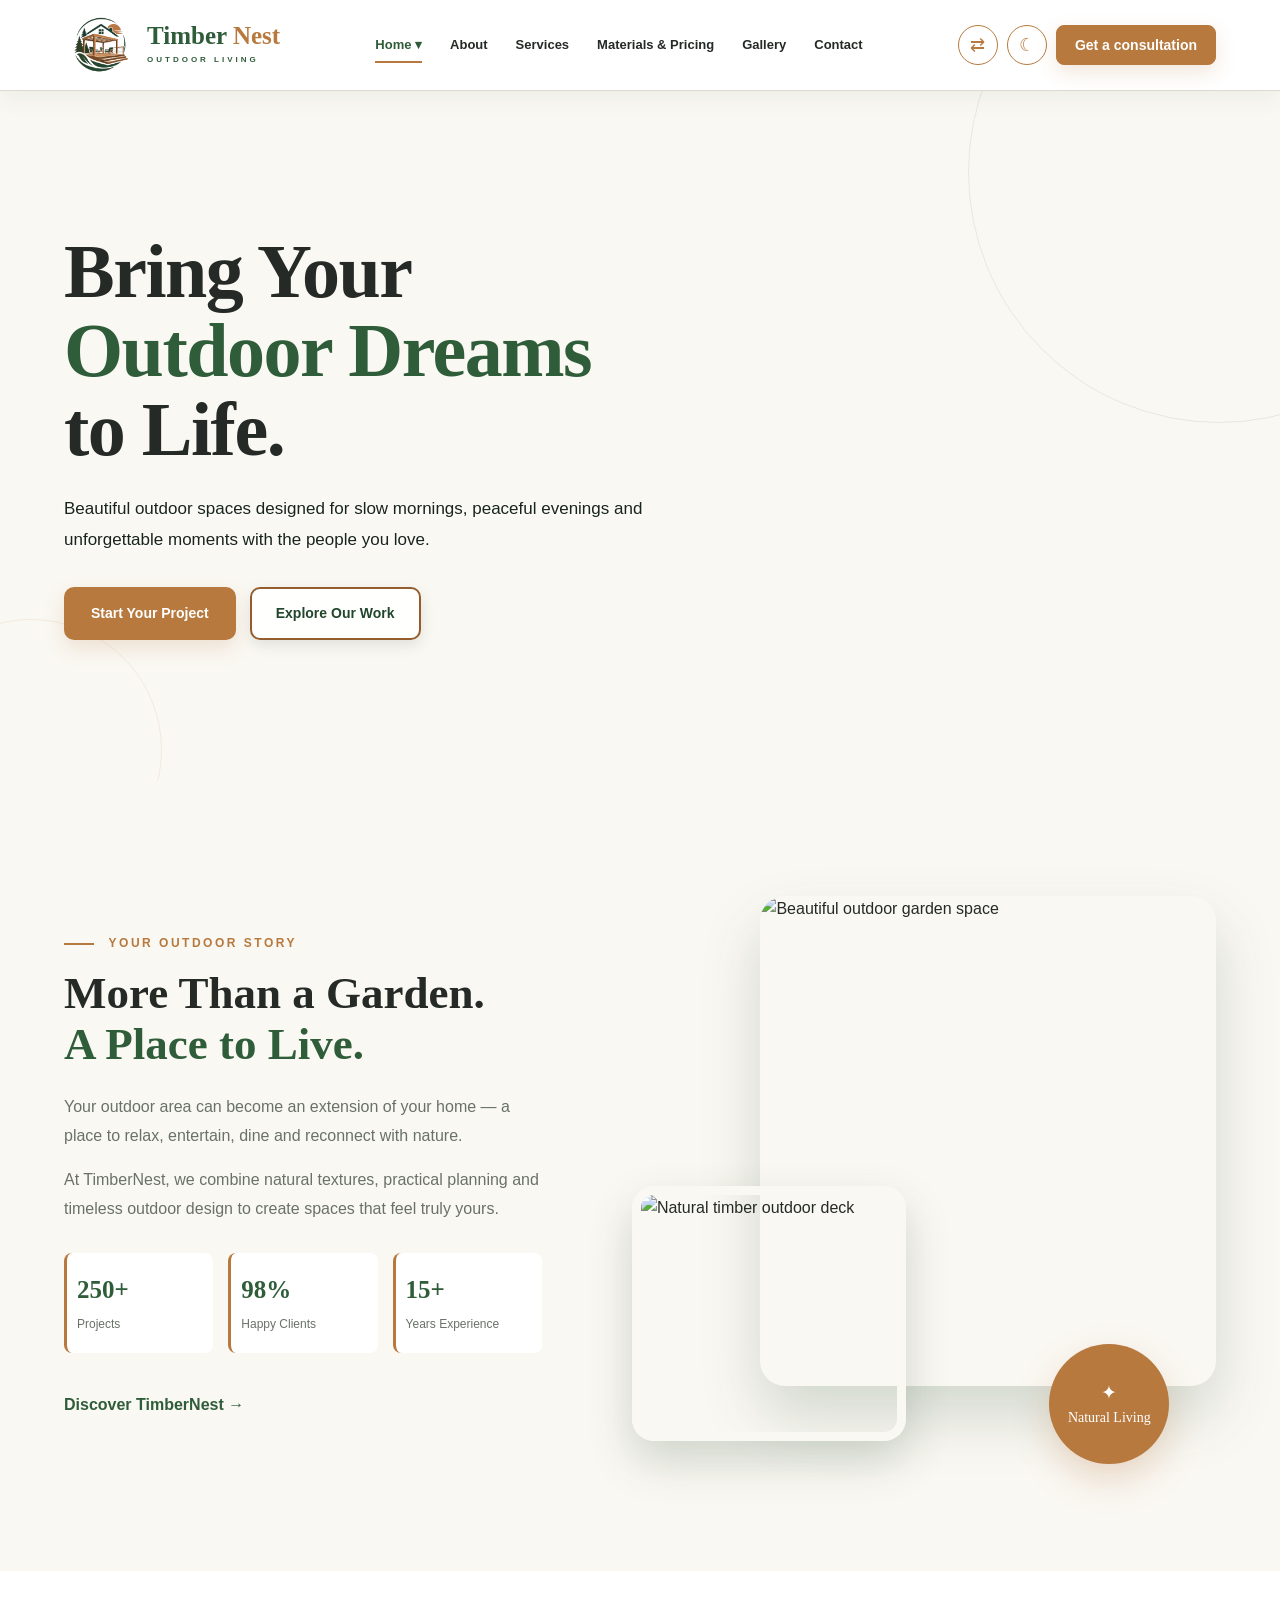
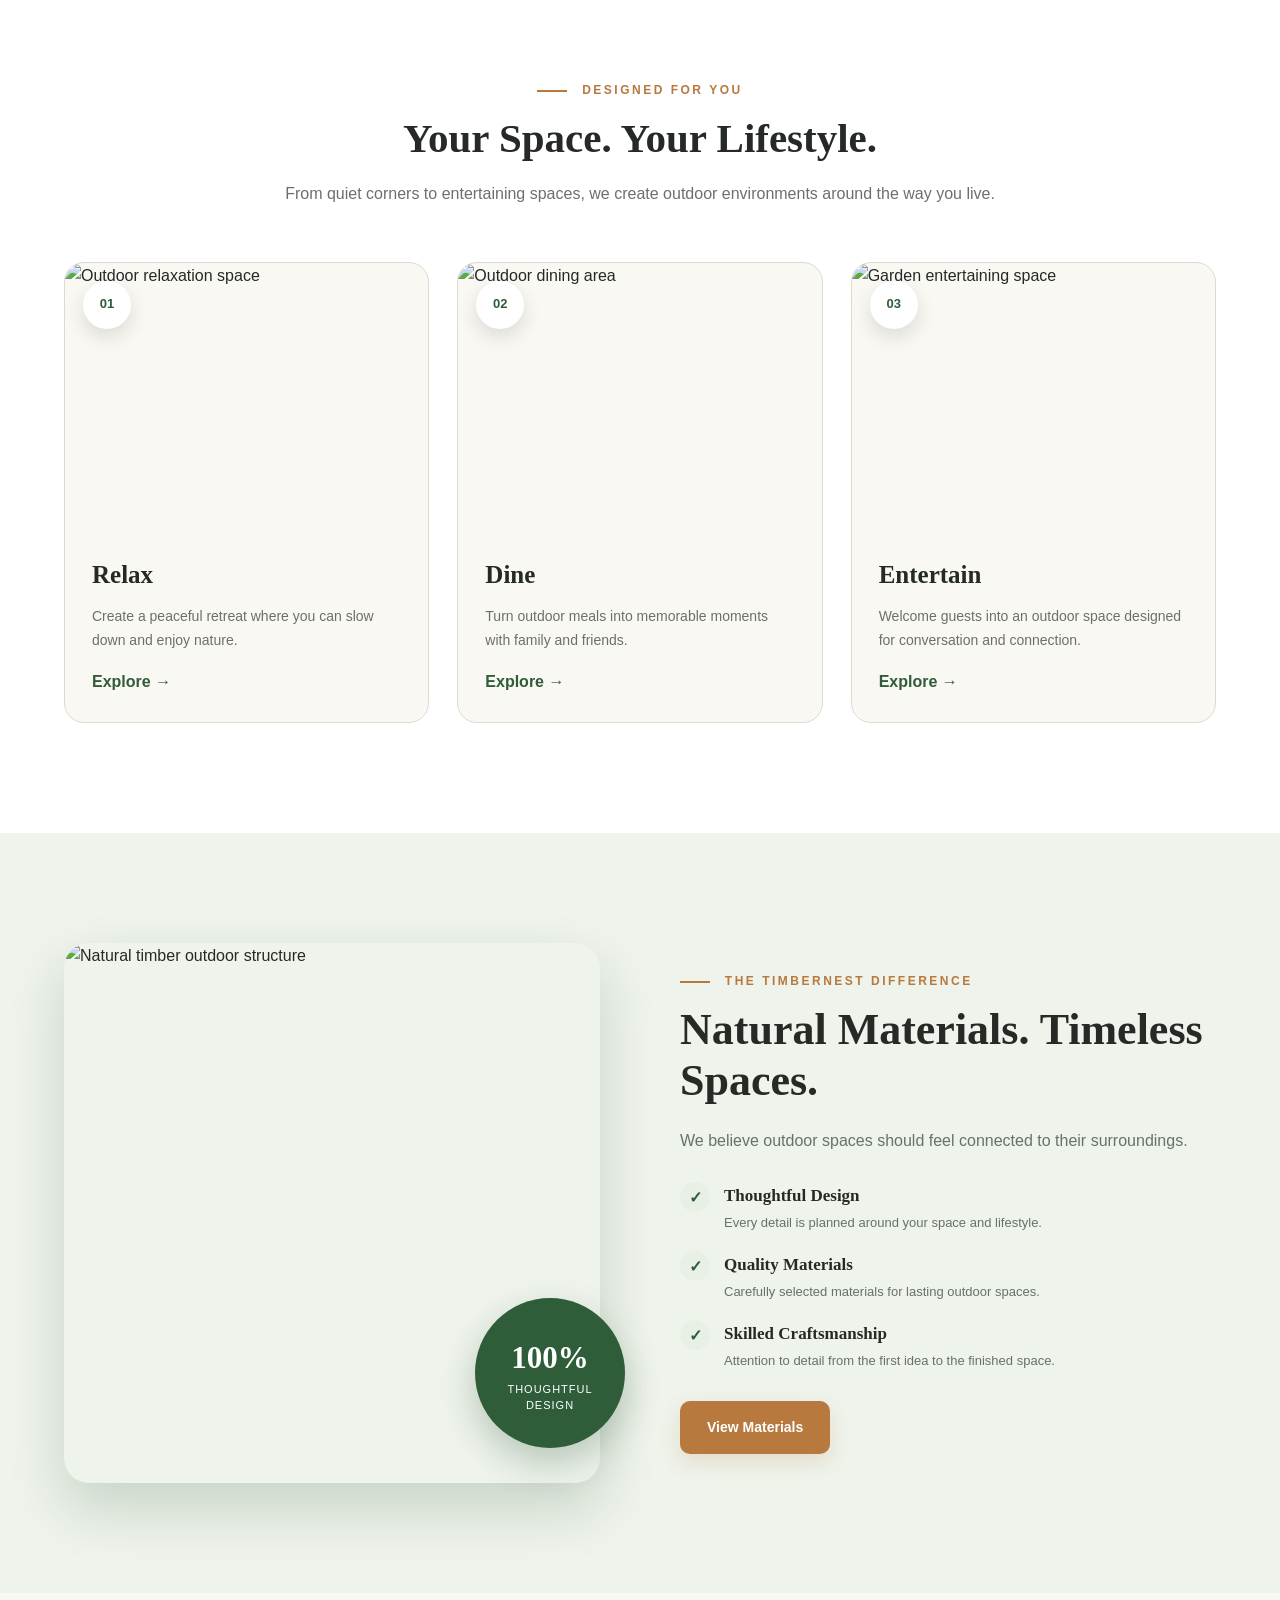
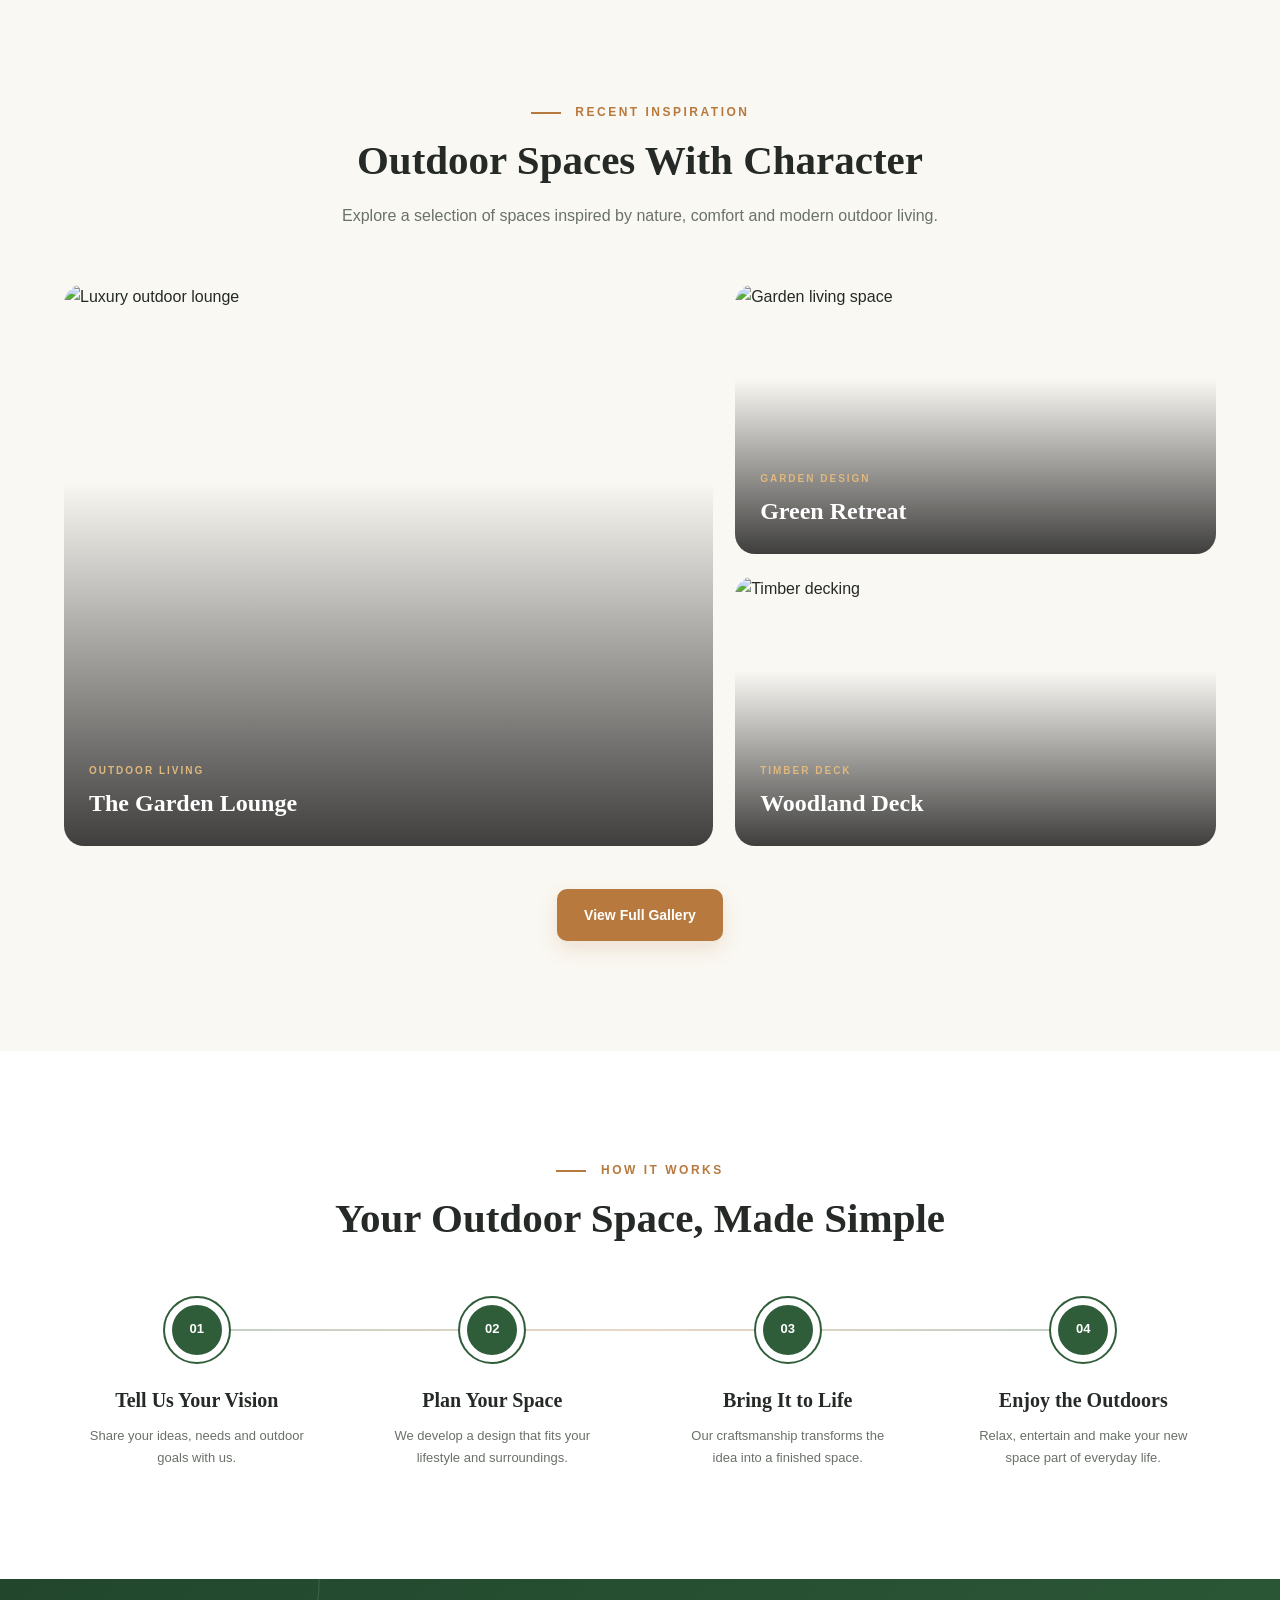
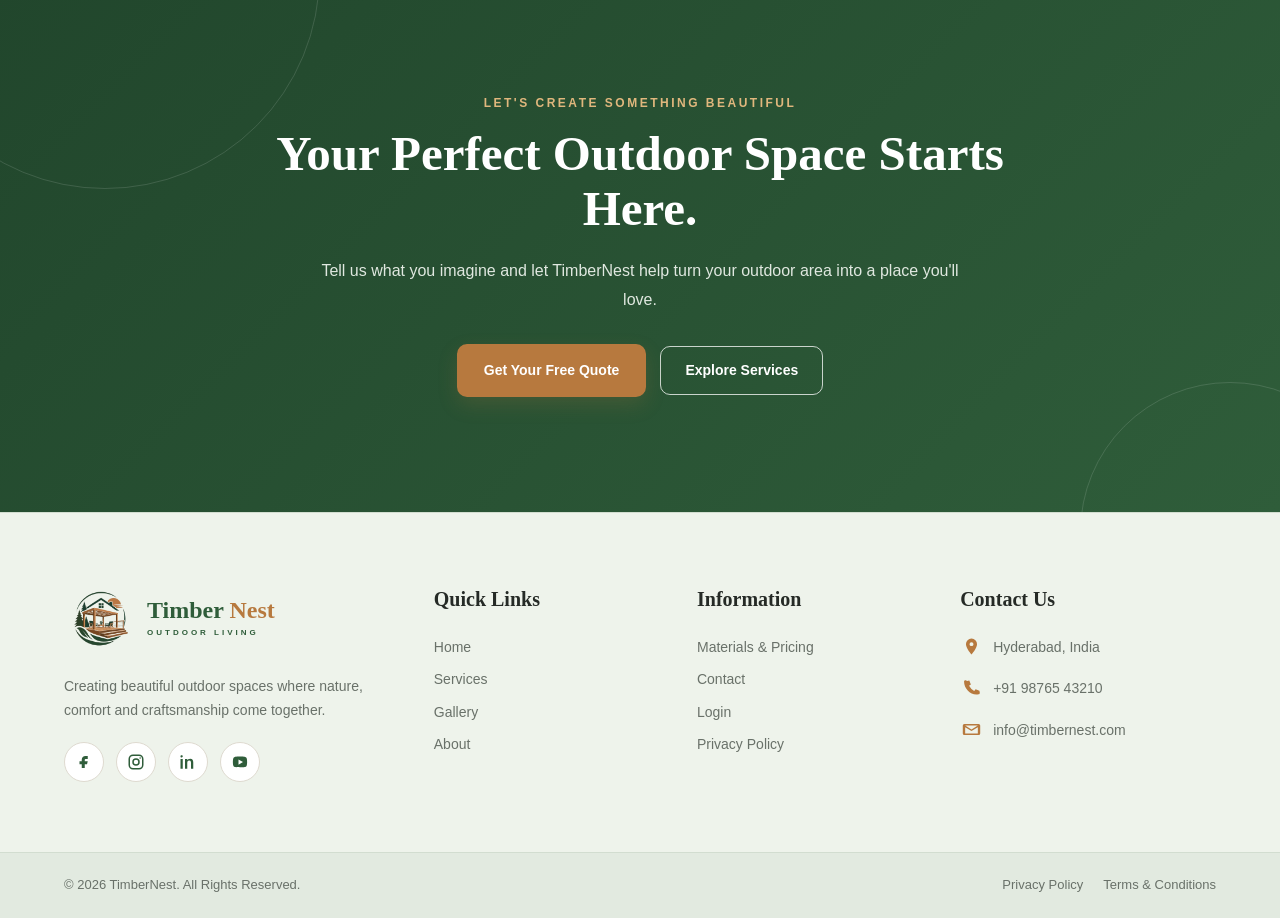
==== commit 675f7ad5: "Add files via upload" ====
--- a/home2.html
+++ b/home2.html
@@ -212,24 +212,7 @@
         </div>
 
 
-        <div class="home2-hero-card">
-
-            <div class="home2-hero-card-number">
-                15+
-            </div>
-
-            <div class="home2-hero-card-title">
-                Years of Craftsmanship
-            </div>
-
-            <p>
-                Creating outdoor spaces with
-                natural materials and thoughtful design.
-            </p>
-
-        </div>
-
-    </div>
+        
 
 </section>
 
